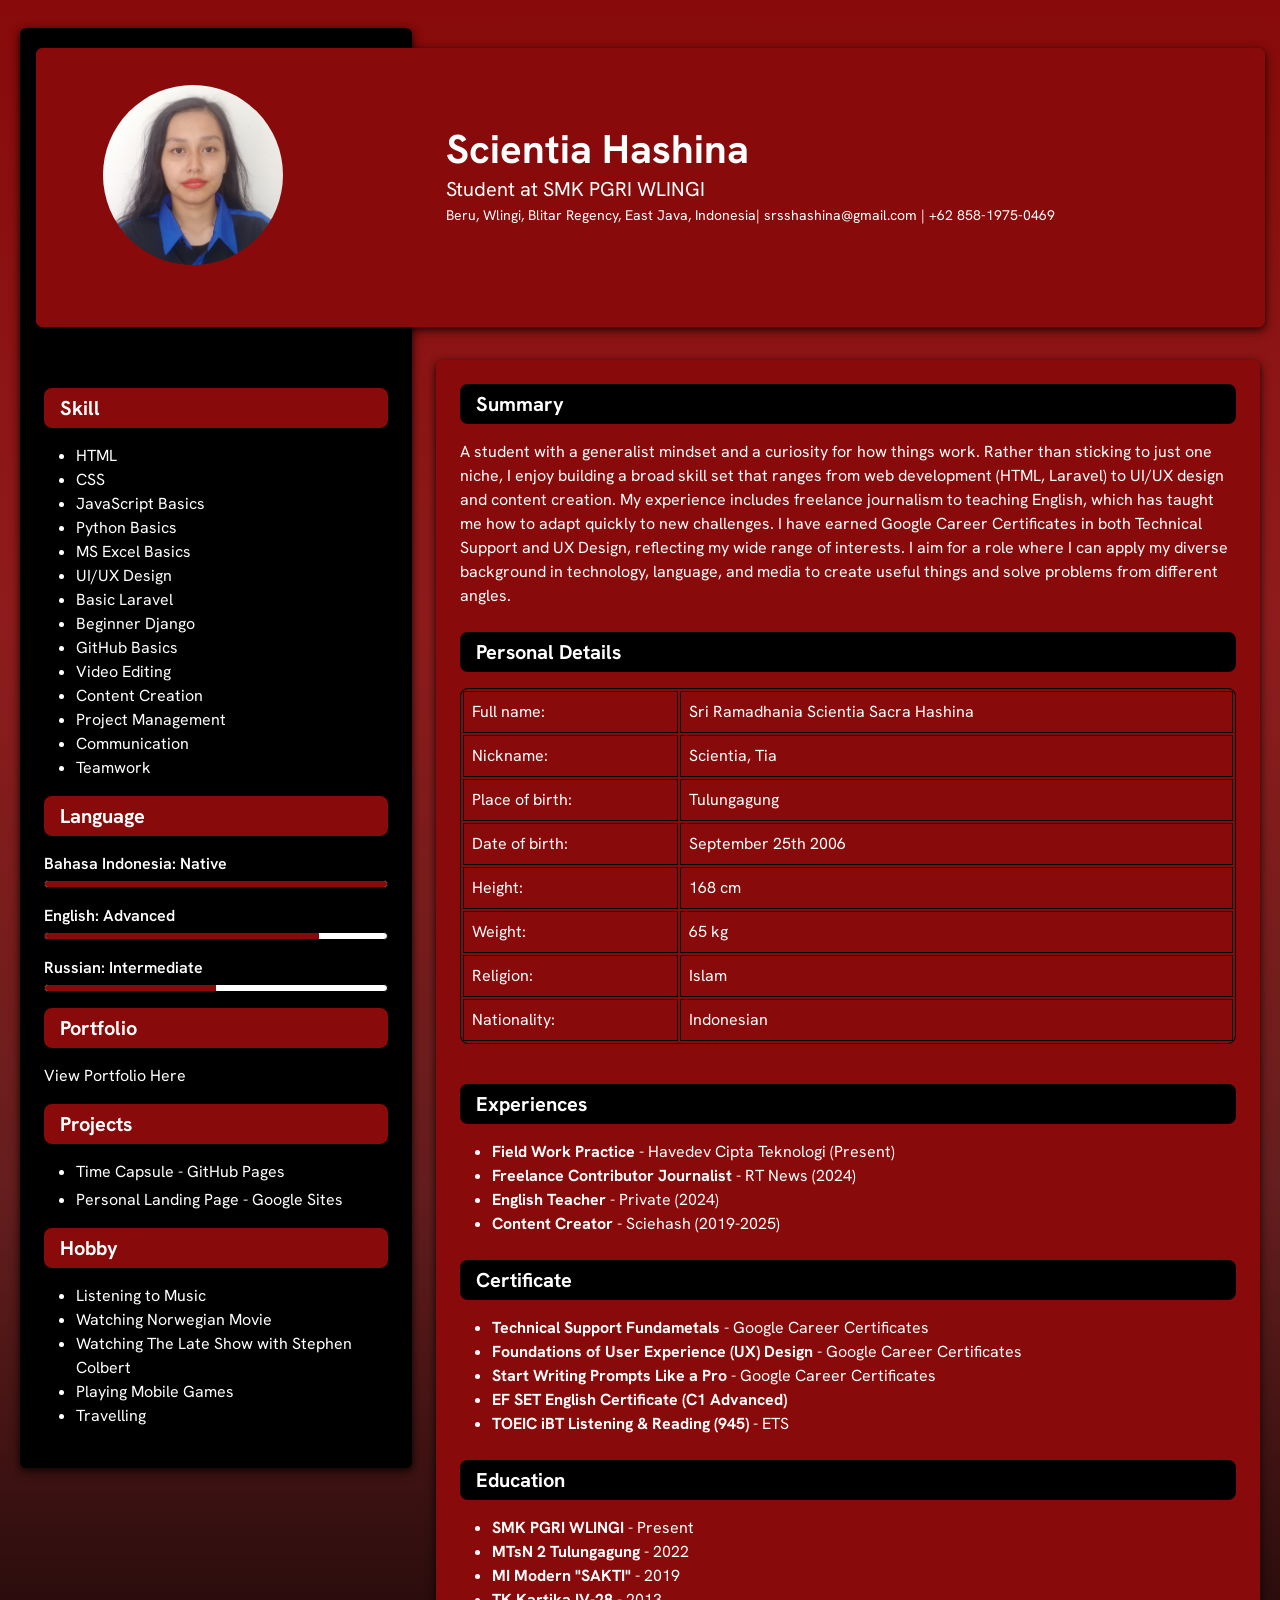
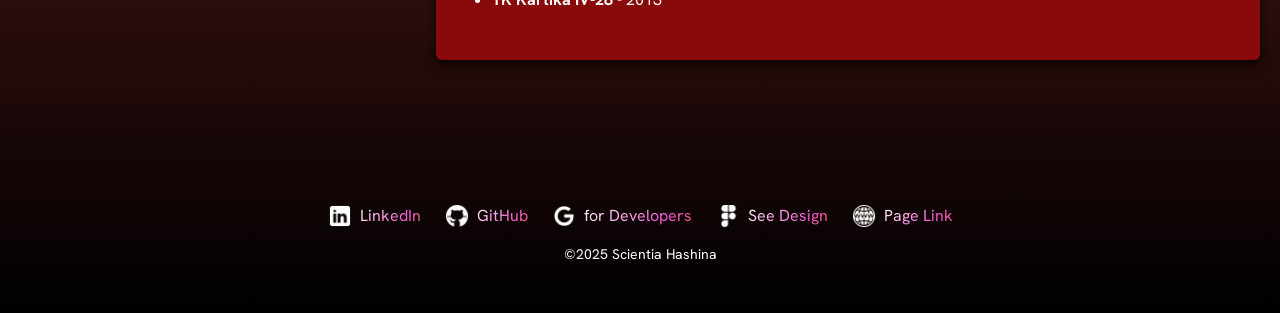
==== index.html @ 5bdf99e5 "for Render development since cv.html is not detected" ====
<!DOCTYPE html>
<html lang="en">
  <head>
    <meta charset="UTF-8" />
    <meta name="viewport" content="width=device-width, initial-scale=1.0" />
    <title>Scientia's Curriculum Vitae</title>

    <!-- Bootstrap 5 CSS -->
    <link
      href="https://cdn.jsdelivr.net/npm/bootstrap@5.3.0/dist/css/bootstrap.min.css"
      rel="stylesheet"
    />

    <!-- Google Fonts - Hanken Grotesk -->
    <link rel="preconnect" href="https://fonts.googleapis.com" />
    <link rel="preconnect" href="https://fonts.gstatic.com" crossorigin />
    <link
      href="https://fonts.googleapis.com/css2?family=Hanken+Grotesk:wght@300;400;500;600;700&display=swap"
      rel="stylesheet"
    />

    <!-- Favicon -->
    <link rel="icon" type="image/png" href="assets/icon/favicon.png" />

    <!-- Custom CSS -->
    <link href="css/custom.css" rel="stylesheet" />
    <link href="css/bg.css" rel="stylesheet" />
    <link href="css/stacking.css" rel="stylesheet" />
    <link href="css/animation.css" rel="stylesheet" />

    <style>
      /* Language progress bars */
      .language-bar {
        height: 8px;
        border-radius: 10px;
      }
    </style>
  </head>
  <body class="bg-dark">
    <div class="container-fluid py-4">
      <header>
        <div
          class="card text-white bg-primary my-sm-2 my-md-4 z-2 mx-sm-2 mx-md-4 position-absolute" style="width: 96%;"
        >
          <div class="card-body">
            <div class="row justify-content-evenly">
              <div class="col-sm-3 me-auto">
                <div class="bg-primary rounded-4 p-1 my-3 position-relative">
                  <div
                    class="d-flex align-items-center justify-content-center mx-auto"
                    style="width: 180px; height: 180px"
                  >
                    <img
                      src="assets/img/6154699293953035178.jpg"
                      alt="A woman with red lipstick and black-marine blue field uniform"
                      class="img-fluid rounded-circle"
                      style="width: 180px; height: 180px"
                    />
                  </div>
                </div>
              </div>
              <div class="col-sm-9 p-5 my-2">
                <div class="text-white p-1 ms-sm-5 justify-content-evenly mb-4">
                  <h1 class="fw-bold text-white mb-1">Scientia Hashina</h1>
                  <h5 class="fw-normal text-white mb-1">
                    Student at SMK PGRI WLINGI
                  </h5>
                  <p class="small text-white mb-0">
                    Beru, Wlingi, Blitar Regency, East Java, Indonesia|
                    srsshashina@gmail.com | +62 858-1975-0469
                  </p>
                </div>
              </div>
            </div>
          </div>
        </div>
      </header>
      <div class="row g-3">
        <!-- LEFT SIDEBAR -->
        <div class="col-12 col-lg-4 mt-sm-1">
          <div
            class="card border-0 bg-dark text-white h-80 z-0 position-relative mx-sm-2"
          >
            <div class="card-body p-4">
              <div class="my-sm-5 p-sm-5">
                <!-- Empty space for stacking cards-->
              </div>
              <div class="my-sm-5 p-sm-5">
                <!-- Empty space for stacking cards-->
              </div>

              <!-- Skill Section -->
              <div class="mb-3">
                <div class="bg-primary text-white px-3 py-2 rounded-3 mb-3">
                  <h5 class="mb-0 text-white fw-bold">Skill</h5>
                </div>
                <ul class="text-white">
                  <li>HTML</li>
                  <li>CSS</li>
                  <li>JavaScript Basics</li>
                  <li>Python Basics</li>
                  <li>MS Excel Basics</li>
                  <li>UI/UX Design</li>
                  <li>Basic Laravel</li>
                  <li>Beginner Django</li>
                  <li>GitHub Basics</li>
                  <li>Video Editing</li>
                  <li>Content Creation</li>
                  <li>Project Management</li>
                  <li>Communication</li>
                  <li>Teamwork</li>
                </ul>
              </div>

              <!-- Language Section -->
              <div class="mb-3">
                <div class="bg-primary text-white px-3 py-2 rounded-3 mb-3">
                  <h5 class="mb-0 text-white fw-bold">Language</h5>
                </div>

                <!-- Bahasa Indonesia -->
                <div class="mb-3">
                  <p class="text-white mb-1 fw-semibold">
                    Bahasa Indonesia: Native
                  </p>
                  <div class="progress language-bar bg-secondary">
                    <div
                      class="progress-bar bg-primary"
                      role="progressbar"
                      style="width: 100%; z-index: 1"
                    ></div>
                  </div>
                </div>

                <!-- English -->
                <div class="mb-3">
                  <p class="text-white mb-1 fw-semibold">English: Advanced</p>
                  <div class="progress language-bar bg-secondary">
                    <div
                      class="progress-bar bg-primary"
                      role="progressbar"
                      style="width: 80%; z-index: 1"
                    ></div>
                  </div>
                </div>

                <!-- Russian -->
                <div class="mb-3">
                  <p class="text-white mb-1 fw-semibold">
                    Russian: Intermediate
                  </p>
                  <div class="progress language-bar bg-secondary">
                    <div
                      class="progress-bar bg-primary"
                      role="progressbar"
                      style="width: 50%"
                    ></div>
                  </div>
                </div>
              </div>

              <!-- Portfolio Section -->
              <div class="mb-3">
                <div class="bg-primary text-white px-3 py-2 rounded-3 mb-3">
                  <h5 class="mb-0 text-white fw-bold">Portfolio</h5>
                </div>
                <p class="mb-1 text-white">
                  <a
                    href="https://www.canva.com/design/DAG2fqvbU3Q/iv0Qi1M0EIFVtxmAJGa4tg/edit?utm_content=DAG2fqvbU3Q&utm_campaign=designshare&utm_medium=link2&utm_source=sharebutton"
                    target="_blank"
                    >View Portfolio Here
                  </a>
                </p>
              </div>

              <!-- Projects Section -->
              <div class="mb-3">
                <div class="bg-primary text-white px-3 py-2 rounded-3 mb-3">
                  <h5 class="mb-0 text-white fw-bold">Projects</h5>
                </div>
                <ul class="text-white">
                  <li class="mb-1">
                    <a
                      href="https://moordee.github.io/time-capsule/"
                      target="_blank"
                      >Time Capsule - GitHub Pages
                    </a>
                  </li>
                  <li class="mb-1">
                    <a
                      href="https://sites.google.com/view/scientia-hashina"
                      target="_blank"
                      >Personal Landing Page - Google Sites
                    </a>
                  </li>
                </ul>
              </div>

              <!-- Hobby Section -->
              <div class="mb-3">
                <div class="bg-primary px-3 py-2 rounded-3 mb-3">
                  <h5 class="mb-0 text-white fw-bold">Hobby</h5>
                </div>
                <ul class="text-white">
                  <li>Listening to Music</li>
                  <li>Watching Norwegian Movie</li>
                  <li>Watching The Late Show with Stephen Colbert</li>
                  <li>Playing Mobile Games</li>
                  <li>Travelling</li>
                </ul>
              </div>
            </div>
          </div>
        </div>

        <!-- RIGHT CONTENT -->
        <div class="col-12 col-lg-8 position-sticky">
          <!--
          <div class="card text-white bg-primary my-sm-2 my-md-4">
            <div class="card-body">
              <div class="row justify-content-evenly">
                <div class="col-sm-3 me-auto">
                  <div class="bg-primary rounded-4 p-4 mb-3 position-relative">
                    <div
                      class="d-flex align-items-center justify-content-center mx-auto"
                      style="width: 180px; height: 180px"
                    >
                      <img
                        src="assets/img/6154699293953035178.jpg"
                        alt="A woman with red lipstick and black-marine blue field uniform"
                        class="rounded-circle"
                        style="width: 180px; height: 180px"
                      />
                    </div>
                  </div>
                </div>
                <div class="col-sm-9 p-5 my-2">
                  <div class="text-white justify-content-evenly mb-4">
                    <h1 class="fw-bold text-white mb-1">Scientia Hashina</h1>
                    <h5 class="fw-normal text-white mb-1">
                      Student at SMK PGRI WLINGI
                    </h5>
                    <p class="small text-white mb-0">
                      Beru, Wlingi, Blitar Regency, East Java, Indonesia<br />
                      srsshashina@gmail.com | +62 858-1975-0469
                    </p>
                  </div>
                </div>
              </div>
            </div>
          </div>
          -->

          <div class="my-sm-5 p-sm-5">
            <!-- Empty space for stacking cards-->
          </div>
          <div class="my-sm-5 p-sm-5">
            <!-- Empty space for stacking cards-->
          </div>

          <div class="card border-0 bg-primary mb-4 me-sm-2">
            <div class="card-body p-4">
              <!-- Summary Section -->
              <div class="mb-4">
                <div class="bg-dark px-3 py-2 rounded-3 mb-3">
                  <h5 class="mb-0 fw-bold text-white">Summary</h5>
                </div>
                <p class="text-white">
                  A student with a generalist mindset and a curiosity for how
                  things work. Rather than sticking to just one niche, I enjoy
                  building a broad skill set that ranges from web development
                  (HTML, Laravel) to UI/UX design and content creation. My
                  experience includes freelance journalism to teaching English,
                  which has taught me how to adapt quickly to new challenges. I
                  have earned Google Career Certificates in both Technical
                  Support and UX Design, reflecting my wide range of interests.
                  I aim for a role where I can apply my diverse background in
                  technology, language, and media to create useful things and
                  solve problems from different angles.
                </p>
              </div>

              <!-- Personal Details Section -->
              <div class="mb-4">
                <div class="bg-dark text-white px-3 py-2 rounded-3 mb-3">
                  <h5 class="mb-0 text-white fw-bold">Personal Details</h5>
                </div>
                <div
                  class="table-responsive table-responsive-sm table-responsive-md mb-3"
                >
                  <table class="table table-primary">
                    <tbody>
                      <tr class="">
                        <td scope="row">Full name:</td>
                        <td>Sri Ramadhania Scientia Sacra Hashina</td>
                      </tr>
                      <tr class="">
                        <td scope="row">Nickname:</td>
                        <td>Scientia, Tia</td>
                      </tr>
                      <tr class="">
                        <td scope="row">Place of birth:</td>
                        <td>Tulungagung</td>
                      </tr>
                      <tr class="">
                        <td scope="row">Date of birth:</td>
                        <td>September 25th 2006</td>
                      </tr>
                      <tr class="">
                        <td scope="row">Height:</td>
                        <td>168 cm</td>
                      </tr>
                      <tr class="">
                        <td scope="row">Weight:</td>
                        <td>65 kg</td>
                      </tr>
                      <tr class="">
                        <td scope="row">Religion:</td>
                        <td>Islam</td>
                      </tr>
                      <tr class="">
                        <td scope="row">Nationality:</td>
                        <td>Indonesian</td>
                      </tr>
                    </tbody>
                  </table>
                </div>
              </div>

              <!-- Experiences Section -->
              <div class="mb-4">
                <div class="bg-dark text-white px-3 py-2 rounded-3 mb-3">
                  <h5 class="mb-0 text-white fw-bold">Experiences</h5>
                </div>
                <ul class="text-white">
                  <li>
                    <strong>Field Work Practice</strong> - Havedev Cipta
                    Teknologi (Present)
                  </li>
                  <li>
                    <strong>Freelance Contributor Journalist</strong> - RT News
                    (2024)
                  </li>
                  <li><strong>English Teacher</strong> - Private (2024)</li>
                  <li>
                    <strong>Content Creator</strong> - Sciehash (2019-2025)
                  </li>
                </ul>
              </div>

              <!-- Certificate Section -->
              <div class="mb-4">
                <div class="bg-dark text-white px-3 py-2 rounded-3 mb-3">
                  <h5 class="mb-0 text-white fw-bold">Certificate</h5>
                </div>
                <ul class="text-white">
                  <li>
                    <strong>Technical Support Fundametals</strong> - Google
                    Career Certificates
                  </li>
                  <li>
                    <strong>Foundations of User Experience (UX) Design</strong>
                    - Google Career Certificates
                  </li>
                  <li>
                    <strong>Start Writing Prompts Like a Pro</strong> - Google
                    Career Certificates
                  </li>
                  <li>
                    <strong>EF SET English Certificate (C1 Advanced)</strong>
                  </li>
                  <li>
                    <strong>TOEIC iBT Listening & Reading (945)</strong> - ETS
                  </li>
                </ul>
              </div>

              <!-- Education Section -->
              <div class="mb-4">
                <div class="bg-dark text-white px-3 py-2 rounded-3 mb-3">
                  <h5 class="mb-0 text-white fw-bold">Education</h5>
                </div>
                <ul class="text-white">
                  <li><strong>SMK PGRI WLINGI</strong> - Present</li>
                  <li><strong>MTsN 2 Tulungagung</strong> - 2022</li>
                  <li><strong>MI Modern "SAKTI"</strong> - 2019</li>
                  <li><strong>TK Kartika IV-28</strong> - 2013</li>
                </ul>
              </div>
            </div>
          </div>
        </div>
      </div>
    </div>

    <!-- Footer Section -->
    <div class="container-fluid py-4 mt-5">
      <div class="row">
        <div class="col-12">
          <div class="text-white text-center py-4 rounded-3">
            <!-- Social Links -->
            <div
              class="d-flex justify-content-center align-items-center gap-4 flex-wrap mb-3"
            >
              <div class="d-flex align-items-center gap-2">
                <img
                  width="24"
                  height="24"
                  src="assets/icon/icons8-linkedin-50.png"
                />
                <a
                  class="animate-character"
                  href="https://www.linkedin.com/in/scientia-hashina/"
                  target="_blank"
                  ><span>LinkedIn</span></a
                >
              </div>

              <div class="d-flex align-items-center gap-2">
                <img
                  width="24"
                  height="24"
                  src="assets/icon/icons8-github-50.png"
                />
                <a
                  class="animate-character"
                  href="https://github.com/moordee/"
                  target="_blank"
                  ><span>GitHub</span></a
                >
              </div>

              <div class="d-flex align-items-center gap-2">
                <img
                  width="24"
                  height="24"
                  src="assets/icon/icons8-google-100.png"
                />
                <a
                  class="animate-character"
                  href="https://g.dev/scientia-hashina"
                  target="_blank"
                  ><span>for Developers</span></a
                >
              </div>

              <div class="d-flex align-items-center gap-2">
                <img
                  width="24"
                  height="24"
                  src="assets/icon/icons8-figma-50.png"
                />
                <a
                  class="animate-character"
                  href="https://www.figma.com/design/jYKqS9DNjJgnf0IGs0gCkH/CV---Tugas-PKL?node-id=0-1&t=eHmUmOfsYwzuZvli-1"
                  target="_blank"
                  ><span>See Design</span></a
                >
              </div>

              <div class="d-flex align-items-center gap-2">
                <img
                  width="24"
                  height="24"
                  src="assets/icon/icons8-web-100.png"
                />
                <a
                  class="animate-character"
                  href="https://moordee.github.io/pkl/cv.html"
                  target="_blank"
                  ><span>Page Link</span></a
                >
              </div>
            </div>

            <!-- Copyright -->
            <p class="mb-0 small">©2025 Scientia Hashina</p>
          </div>
        </div>
      </div>
    </div>

    <!-- Bootstrap 5 JS Bundle -->
    <script
      src="https://cdn.jsdelivr.net/npm/bootstrap@5.3.0/dist/js/bootstrap.bundle.min.js"
      integrity="sha384-ENjdO4Dr2bkBIFxQpeoA6DQDk6jQmocTyUcoGzA1pUc6p/6HI1pcJn781rN0y+4F"
      crossorigin="anonymous"
    ></script>
  </body>
</html>
---- css/custom.css ----
/* custom.css */

/* =========================================
   1. FONTS & IMPORTS
   ========================================= */
@import url("https://fonts.googleapis.com/css2?family=Hanken+Grotesk:ital,wght@0,100..900;1,100..900&display=swap");

/* =========================================
   2. ROOT VARIABLES (The Engine)
   Overriding these affects: Layout, Grid, Utilities, Typography
   ========================================= */
:root {
  /* Color Palette */
  --bs-primary: #880a0a;
  --bs-primary-rgb: 136, 10, 10;
  --bs-secondary: #000000;
  --bs-secondary-rgb: 0, 0, 0;

  /* Body & Text */
  --bs-body-bg: #000000;
  --bs-body-color: #ffffff;

  /* Links */
  --bs-link-color: #ffffff;
  --bs-link-hover-color: #ffc3ad;
  --bs-link-decoration: none;

  /* Borders (Make them subtle red or white for visibility) */
  --bs-border-color: #880a0a;
  --bs-border-color-translucent: rgba(136, 10, 10, 0.5);

  /* Fonts */
  --bs-font-sans-serif: "Hanken Grotesk", sans-serif;
  --bs-body-font-family: var(--bs-font-sans-serif);
}

/* =========================================
   3. GLOBAL LAYOUT & CONTENT
   (Reboot, Typography, Images, Tables)
   ========================================= */
body {
  background-color: var(--bs-body-bg);
  color: var(--bs-body-color);
}

/* Link Overrides */
a {
  color: var(--bs-link-color);
  text-decoration: none;
  transition: color 0.2s ease-in-out;
}
p:hover,
li:hover,
h:hover,
span:hover,
h1:hover,
h2:hover,
h3:hover,
h4:hover,
h5:hover,
tr:hover {
  color: #f1ffb4;
}

/* Global Text Hover Effect */
/* Applies to links and interactive elements */
a:hover,
.btn:hover,
.nav-link:hover,
.list-group-item:hover {
  color: #ffc3ad !important;
}

/* Typography Headings */
h1,
h2,
h3,
h4,
h5,
h6 {
  color: var(--bs-primary); /* Making headers pop in Red */
  font-weight: 700;
}

/* Tables */
.table {
  --bs-table-color: #ffffff;
  --bs-table-bg: #000000;
  --bs-table-border-color: #880a0a;
  --bs-table-striped-bg: #1a0202; /* Very dark red for stripe */
  --bs-table-hover-bg: #880a0a;
  --bs-table-hover-color: #f1ffb4;
}

/* =========================================
   4. FORMS
   (Input, Select, Checks, Range)
   Overrides default white backgrounds
   ========================================= */
.form-control,
.form-select {
  background-color: #111111; /* Slightly lighter than black for contrast */
  border: 1px solid var(--bs-primary);
  color: #ffffff;
}

.form-control:focus,
.form-select:focus {
  background-color: #000000;
  border-color: #ffc3ad; /* Link hover color for focus ring */
  color: #ffffff;
  box-shadow: 0 0 0 0.25rem rgba(136, 10, 10, 0.25);
}

.form-control::placeholder {
  color: rgba(255, 255, 255, 0.5);
}

/* Checks & Radios */
.form-check-input {
  background-color: #000;
  border-color: var(--bs-primary);
}
.form-check-input:checked {
  background-color: var(--bs-primary);
  border-color: var(--bs-primary);
}

/* =========================================
   5. COMPONENTS
   (Card, Modal, Navbar, Accordion, etc.)
   ========================================= */

/* Buttons */
.btn-primary {
  --bs-btn-bg: var(--bs-primary);
  --bs-btn-border-color: var(--bs-primary);
  --bs-btn-hover-bg: #660606; /* Darker red on hover */
  --bs-btn-hover-border-color: #660606;
  --bs-btn-color: #ffffff;
}

/* Cards */
.card {
  --bs-card-bg: #0a0a0a; /* Deep gray/black */
  --bs-card-border-color: var(--bs-primary);
  --bs-card-cap-bg: #880a0a;
  --bs-card-color: #ffffff;
  box-shadow: 0 4px 12px rgba(0, 0, 0, 0.4), 0 2px 6px rgba(0, 0, 0, 0.6);
  overflow: hidden;
  border-radius: 0.375rem;
}

/* Left Sidebar Card */
.col-lg-4 .card {
  margin-top: 1rem;
  border-radius: 0.375rem;
}

/* Right Sidebar Card */
.col-lg-8 .card {
  border-radius: 0.375rem;
}

/* Modals */
.modal-content {
  background-color: #000000;
  border: 1px solid var(--bs-primary);
  color: #ffffff;
}
.modal-header,
.modal-footer {
  border-color: var(--bs-primary);
}
.btn-close {
  filter: invert(1) grayscale(100%) brightness(200%); /* Turns the close X white */
}

/* Dropdowns */
.dropdown-menu {
  background-color: var(--bs-primary);
  border: 1px solid #ffc3ad;
}
.dropdown-item {
  color: #ffffff;
}
.dropdown-item:hover {
  background-color: #000000;
  color: #f1ffb4; /* Text Hover Color */
}

/* Accordion */
.accordion-item {
  background-color: #000000;
  border-color: var(--bs-primary);
  color: #ffffff;
}
.accordion-button {
  background-color: #1a0202;
  color: #ffffff;
}
.accordion-button:not(.collapsed) {
  background-color: var(--bs-primary);
  color: #ffffff;
  box-shadow: inset 0 -1px 0 rgba(0, 0, 0, 0.125);
}

/* Navbars */
.navbar {
  background-color: var(--bs-primary) !important;
  /* Or use bg-black depending on preference, assuming primary here */
}
.navbar-brand,
.nav-link {
  color: #ffffff !important;
}

/* List Groups */
.list-group-item {
  background-color: #000000;
  border-color: var(--bs-primary);
  color: #ffffff;
}
.list-group-item.active {
  background-color: var(--bs-primary);
  border-color: var(--bs-primary);
}

/* Pagination */
.page-link {
  background-color: #000000;
  border-color: var(--bs-primary);
  color: #ffffff;
}
.page-link:hover {
  background-color: var(--bs-primary);
  color: #f1ffb4;
}
.page-item.active .page-link {
  background-color: var(--bs-primary);
  border-color: var(--bs-primary);
}

/* Toasts */
.toast {
  background-color: #000000;
  border: 1px solid var(--bs-primary);
  color: #ffffff;
}
.toast-header {
  background-color: var(--bs-primary);
  color: #ffffff;
  border-bottom: 1px solid #000;
}

/* =========================================
   6. HELPERS & UTILITIES
   (Colors, Backgrounds, Borders)
   ========================================= */

/* Background overrides for utility classes to match theme */
.bg-primary {
  background-color: var(--bs-primary) !important;
}
.bg-secondary {
  background-color: var(--bs-secondary) !important;
}
.bg-light {
  background-color: #cccccc !important;
  color: #000 !important;
} /* Inverting light */
.bg-dark {
  background-color: #000000 !important;
}

/* Text Utilities */
.text-primary {
  color: var(--bs-primary) !important;
}
.text-muted {
  color: #aaaaaa !important;
} /* Light gray for visibility on black */

/* Border Utilities */
.border-primary {
  border-color: var(--bs-primary) !important;
}

/* --- FINAL FIXED TABLE OVERRIDES FOR BORDERS --- */

/* Base Table Overrides to enforce border radius globally */
.table {
  /* Ensures the outermost container gets the rounded corners */
  border-radius: 0.5rem;
  overflow: hidden; /* Important: Ensures content/borders respect the border-radius */
  border-collapse: separate; /* Required for border-radius to work on <table> */
}

/* Primary Table: Red BG, White Text, Black Borders */
.table-primary {
  --bs-table-bg: #880a0a;
  --bs-table-color: #ffffff;
  --bs-table-border-color: #000000; /* Black Border Variable */
  /* ... other variables remain the same ... */

  /* Force Outer Border and Rounded Corners */
  border: 1px solid var(--bs-table-border-color) !important;
}

/* Secondary Table: Black BG, White Text, Red Borders */
.table-secondary {
  --bs-table-bg: #000000;
  --bs-table-color: #ffffff;
  --bs-table-border-color: #880a0a; /* Red Border Variable */
  /* ... other variables remain the same ... */

  /* Force Outer Border and Rounded Corners */
  border: 1px solid var(--bs-table-border-color) !important;
}

/* Target Inner Borders (Cell Lines) with high specificity */
/* This ensures <td> and <th> elements use the custom border color */
.table-primary > :not(caption) > * > * {
  border-color: #000000 !important; /* Black Lines */
}

.table-secondary > :not(caption) > * > * {
  border-color: #880a0a !important; /* Red Lines */
}

/* --- FINAL FIX FOR INNER TABLE LINES (Cell Borders) --- */

/* Ensures all inner cells (th, td) for the primary table have black borders */
.table-primary th,
.table-primary td {
  border: 1px solid #000000 !important; /* Black lines */
}

/* Ensures all inner cells (th, td) for the secondary table have red borders */
.table-secondary th,
.table-secondary td {
  border: 1px solid #880a0a !important; /* Red lines */
}
/* --- PROGRESS BAR REMAINDER OVERRIDE --- */

.progress {
  /* Override the default background color for the entire track/remainder */
  background-color: #ffffff !important; /* Forces the remainder of the bar to white */

  /* Optional: Use your secondary color for a subtle border */
  border: 1px solid var(--bs-secondary);

  /* Ensure rounded corners if you want them to match other components */
  border-radius: 0.5rem;
}

.progress-bar {
  /* Ensure the actual progress bar part retains the primary color */
  background-color: var(--bs-primary);
}
---- css/bg.css ----
body {
  background: #000000;
  background: -webkit-linear-gradient(
    360deg,
    rgba(0, 0, 0, 1) 0%,
    rgba(102, 30, 30, 1) 38%,
    rgba(143, 28, 28, 1) 68%,
    rgba(136, 10, 10, 1) 100%
  );
  background: -moz-linear-gradient(
    360deg,
    rgba(0, 0, 0, 1) 0%,
    rgba(102, 30, 30, 1) 38%,
    rgba(143, 28, 28, 1) 68%,
    rgba(136, 10, 10, 1) 100%
  );
  background: linear-gradient(
    360deg,
    rgba(0, 0, 0, 1) 0%,
    rgba(102, 30, 30, 1) 38%,
    rgba(143, 28, 28, 1) 68%,
    rgba(136, 10, 10, 1) 100%
  );
  filter: progid:DXImageTransform.Microsoft.gradient(startColorstr="#000000", endColorstr="#880A0A", GradientType=0);
}
---- css/stacking.css ----
/* --- CV Layout Overflow Fix --- */

/* 1. Establish Positioning Context and prevent overflow */
.cv-container {
    position: relative; 
    overflow: hidden; /* Prevent children from overflowing */
}

/* 2. Position the Sidebar */
.sidebar-panel {
    /* Ensure the sidebar has a defined height or its content will define it */
    min-height: 100vh;
}

/* 3. Prevent overflow on the main container */
.container-fluid {
    overflow-x: hidden; /* Prevent horizontal overflow */
}

/* Optional: Styling for the placeholder circle to prevent overlap issues */
.pic-holder {
    position: relative;
    z-index: 15; /* Ensure the image is on top of the name block */
}
---- css/animation.css ----
.animate-character {
  background-image: linear-gradient(
    -225deg,
    #ffffff 0%,
    #F557D3 40%,
    #e65e2c 67%,
    #880a0a 100%
  );
  background-size: auto auto;
  background-clip: border-box;
  background-size: 200% auto;
  color: #fff;
  background-clip: text;
  -webkit-background-clip: text;
  -webkit-text-fill-color: transparent;
  animation: textclip 2s linear infinite;
  display: inline-block;
}

@keyframes textclip {
  to {
    background-position: 200% center;
  }
}
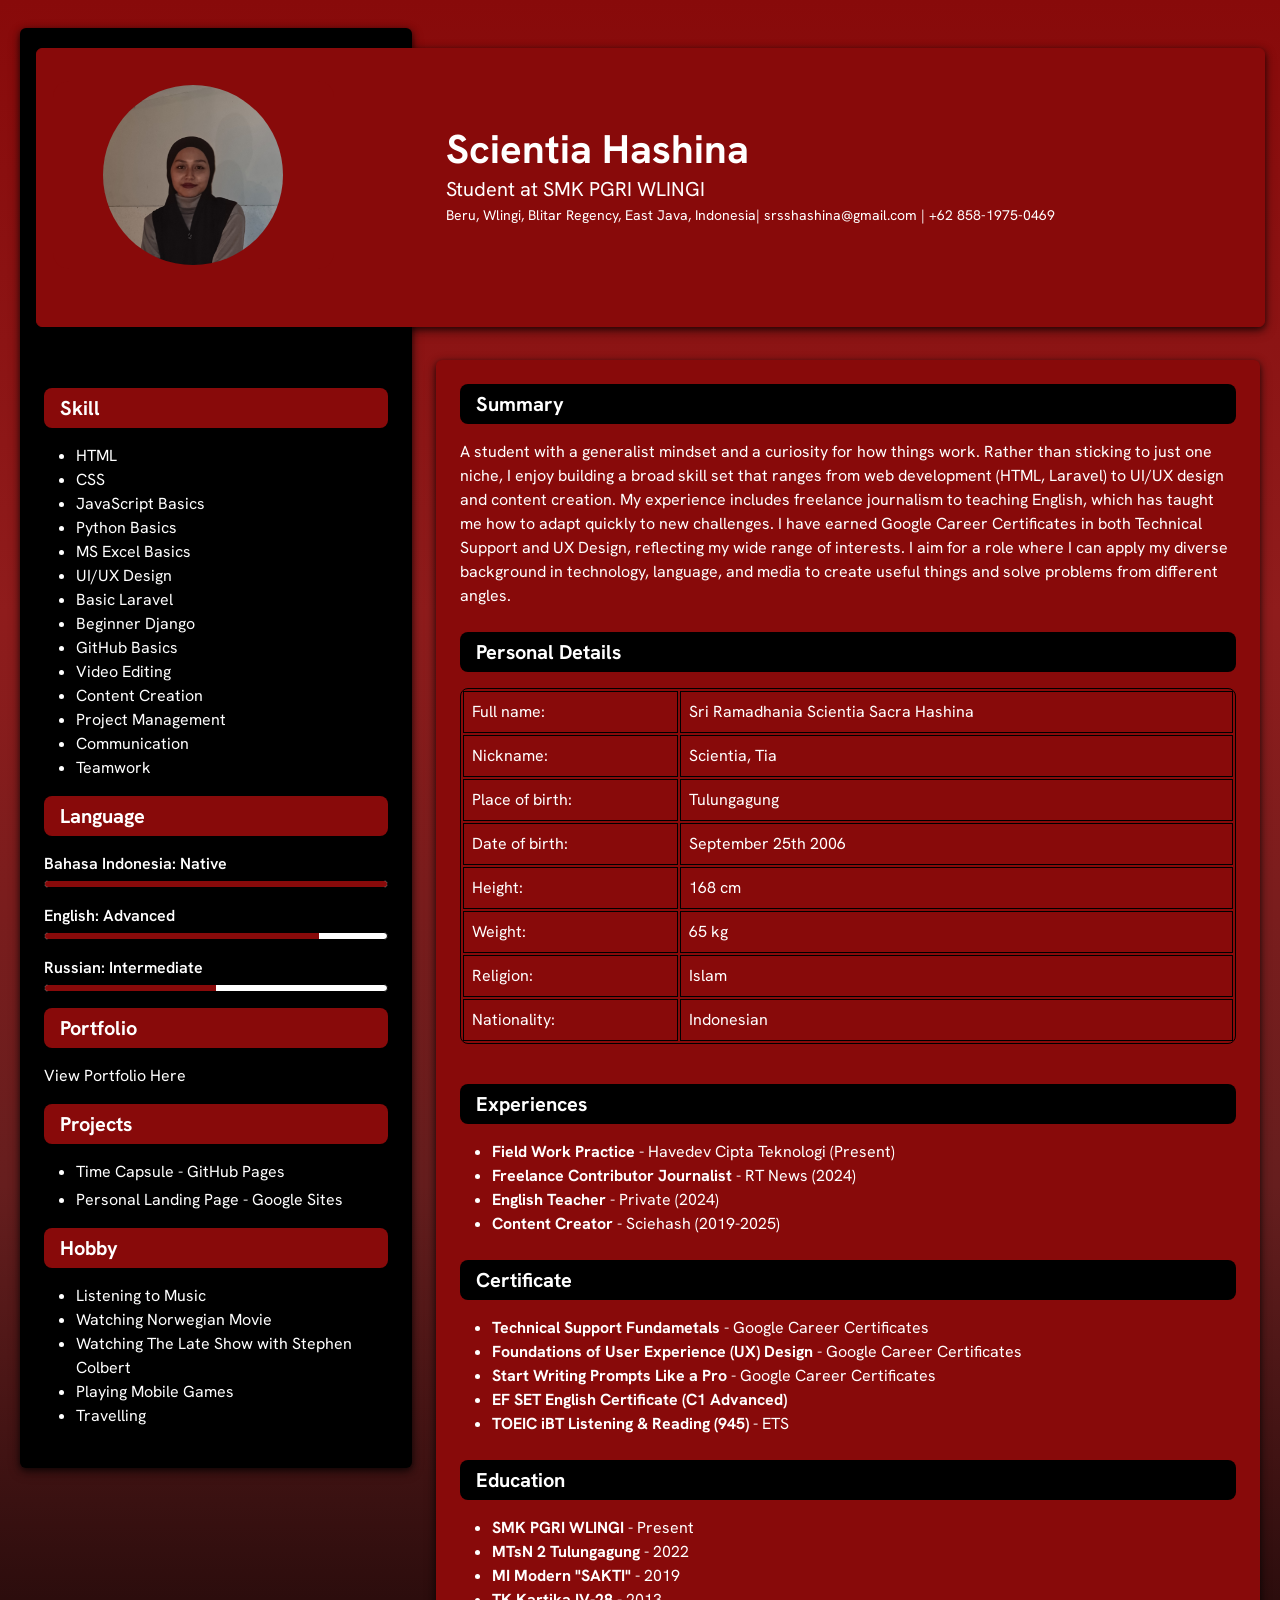
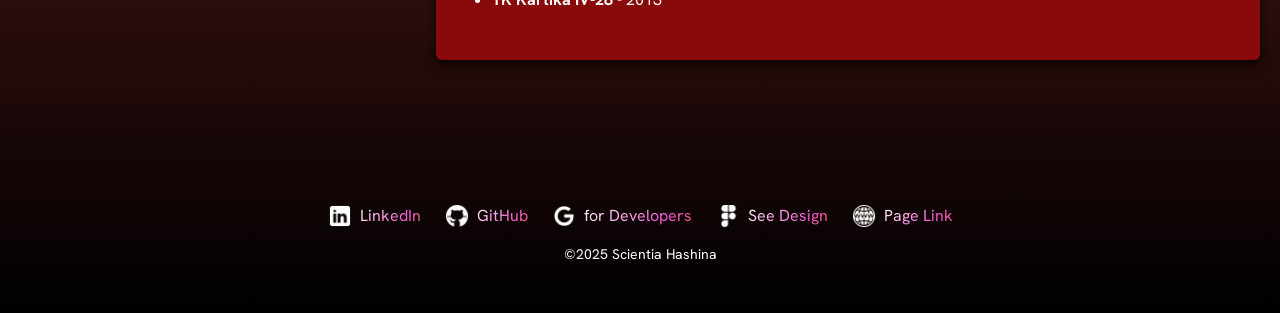
==== commit d40f53d3: "Swapped out picture for a new one" ====
--- a/index.html
+++ b/index.html
@@ -51,7 +51,7 @@
                     style="width: 180px; height: 180px"
                   >
                     <img
-                      src="assets/img/6154699293953035178.jpg"
+                      src="assets/img/new.jpg"
                       alt="A woman with red lipstick and black-marine blue field uniform"
                       class="img-fluid rounded-circle"
                       style="width: 180px; height: 180px"
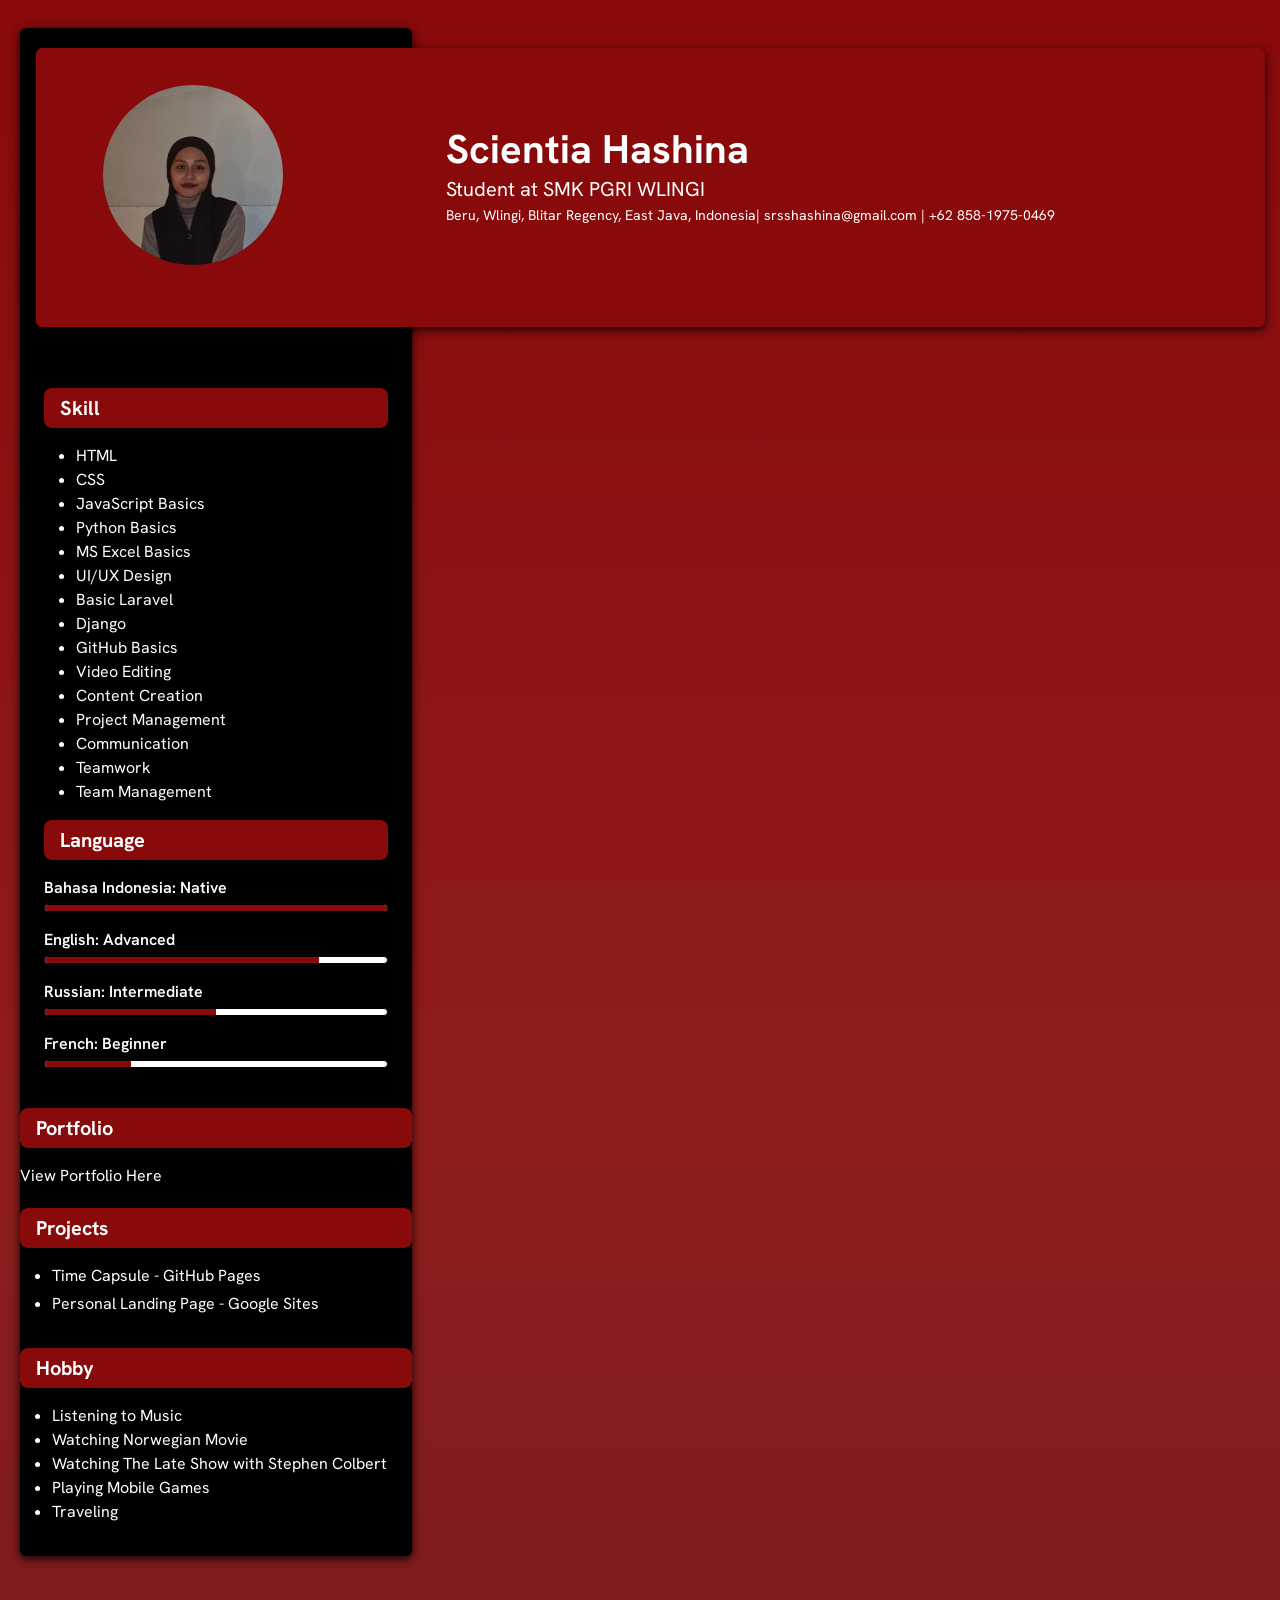
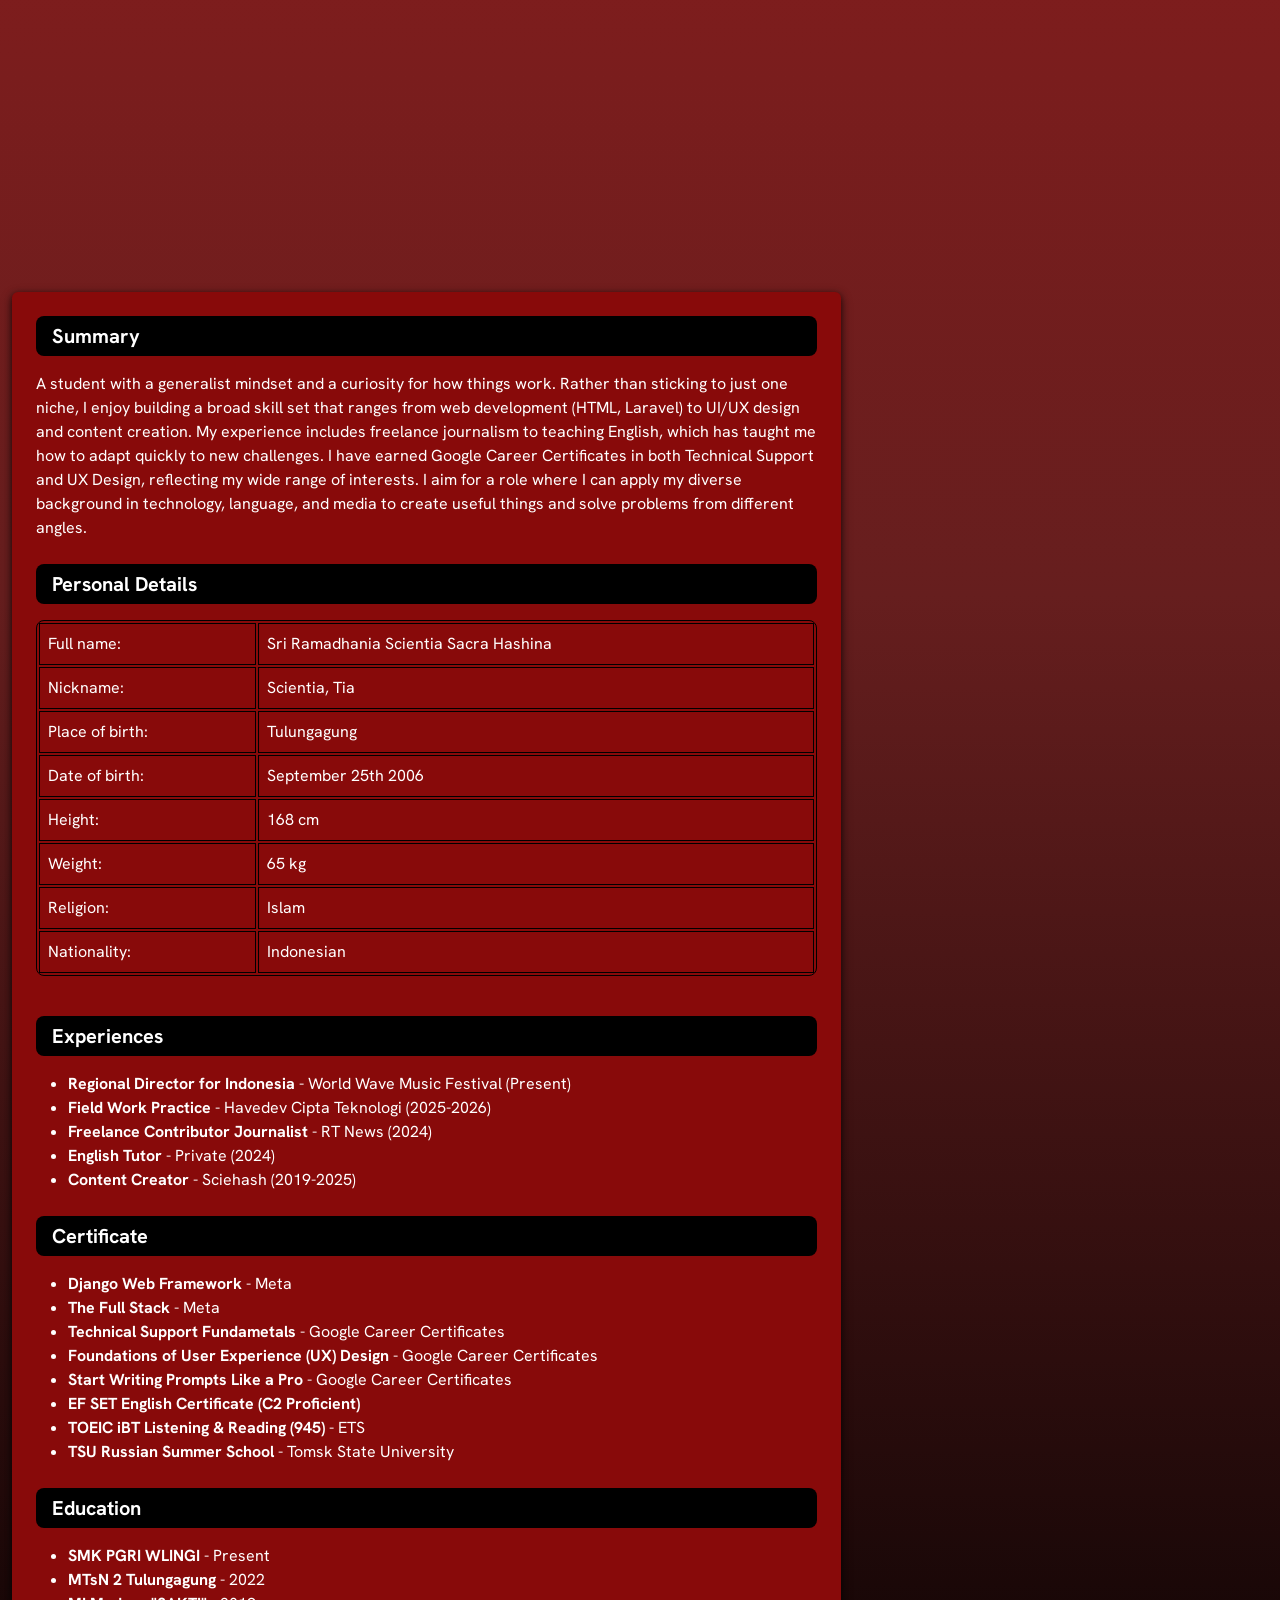
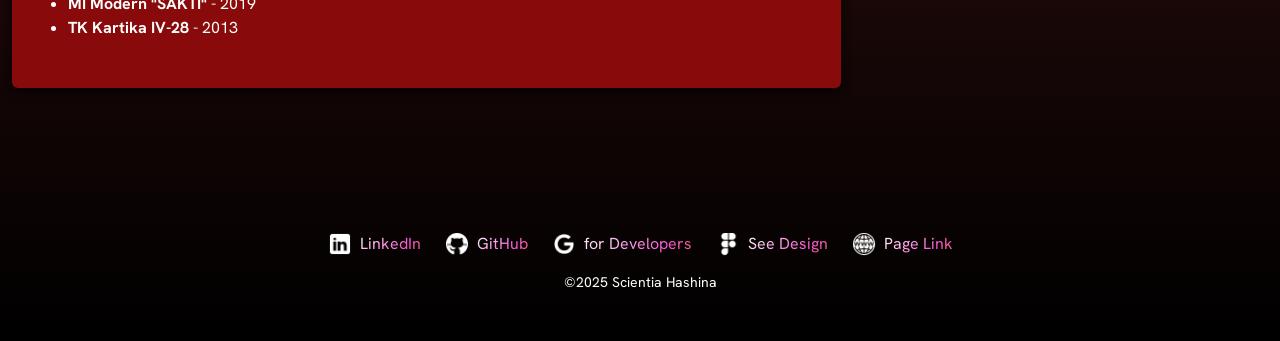
==== commit 3b355804: "Updating certifications, skills, and biodata" ====
--- a/index.html
+++ b/index.html
@@ -102,13 +102,14 @@
                   <li>MS Excel Basics</li>
                   <li>UI/UX Design</li>
                   <li>Basic Laravel</li>
-                  <li>Beginner Django</li>
+                  <li>Django</li>
                   <li>GitHub Basics</li>
                   <li>Video Editing</li>
                   <li>Content Creation</li>
                   <li>Project Management</li>
                   <li>Communication</li>
                   <li>Teamwork</li>
+                  <li>Team Management</li>
                 </ul>
               </div>
 
@@ -159,6 +160,21 @@
                 </div>
               </div>
 
+              <!-- French -->
+                <div class="mb-3">
+                  <p class="text-white mb-1 fw-semibold">
+                    French: Beginner
+                  </p>
+                  <div class="progress language-bar bg-secondary">
+                    <div
+                      class="progress-bar bg-primary"
+                      role="progressbar"
+                      style="width: 25%"
+                    ></div>
+                  </div>
+                </div>
+              </div>
+
               <!-- Portfolio Section -->
               <div class="mb-3">
                 <div class="bg-primary text-white px-3 py-2 rounded-3 mb-3">
@@ -206,7 +222,7 @@
                   <li>Watching Norwegian Movie</li>
                   <li>Watching The Late Show with Stephen Colbert</li>
                   <li>Playing Mobile Games</li>
-                  <li>Travelling</li>
+                  <li>Traveling</li>
                 </ul>
               </div>
             </div>
@@ -334,14 +350,17 @@
                 </div>
                 <ul class="text-white">
                   <li>
+                    <strong>Regional Director for Indonesia</strong> - World Wave Music Festival (Present)
+                  </li>
+                  <li>
                     <strong>Field Work Practice</strong> - Havedev Cipta
-                    Teknologi (Present)
+                    Teknologi (2025-2026)
                   </li>
                   <li>
                     <strong>Freelance Contributor Journalist</strong> - RT News
                     (2024)
                   </li>
-                  <li><strong>English Teacher</strong> - Private (2024)</li>
+                  <li><strong>English Tutor</strong> - Private (2024)</li>
                   <li>
                     <strong>Content Creator</strong> - Sciehash (2019-2025)
                   </li>
@@ -354,6 +373,12 @@
                   <h5 class="mb-0 text-white fw-bold">Certificate</h5>
                 </div>
                 <ul class="text-white">
+                   <li>
+                    <strong>Django Web Framework</strong> - Meta
+                  </li>
+                  <li>
+                    <strong>The Full Stack</strong> - Meta
+                  </li>
                   <li>
                     <strong>Technical Support Fundametals</strong> - Google
                     Career Certificates
@@ -367,10 +392,13 @@
                     Career Certificates
                   </li>
                   <li>
-                    <strong>EF SET English Certificate (C1 Advanced)</strong>
+                    <strong>EF SET English Certificate (C2 Proficient)</strong>
                   </li>
                   <li>
                     <strong>TOEIC iBT Listening & Reading (945)</strong> - ETS
+                  </li>
+                  <li>
+                    <strong>TSU Russian Summer School</strong> - Tomsk State University
                   </li>
                 </ul>
               </div>
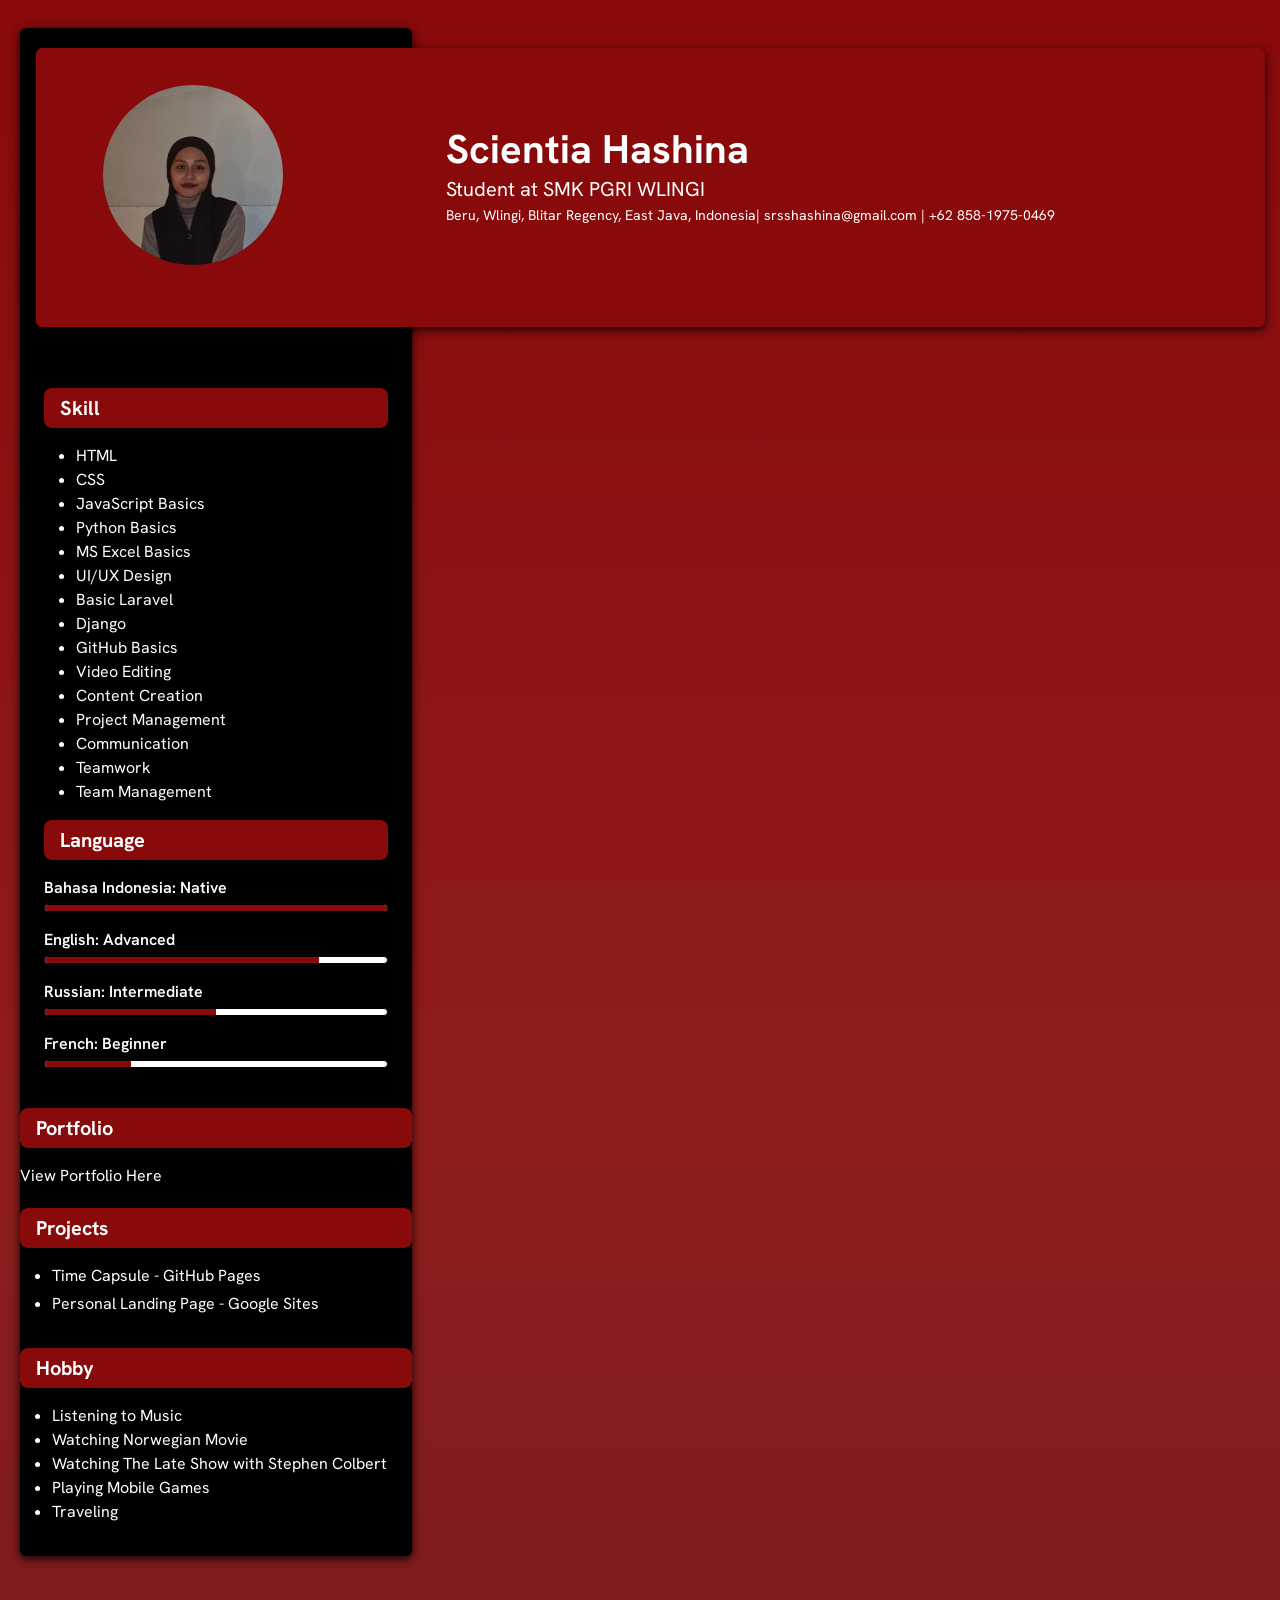
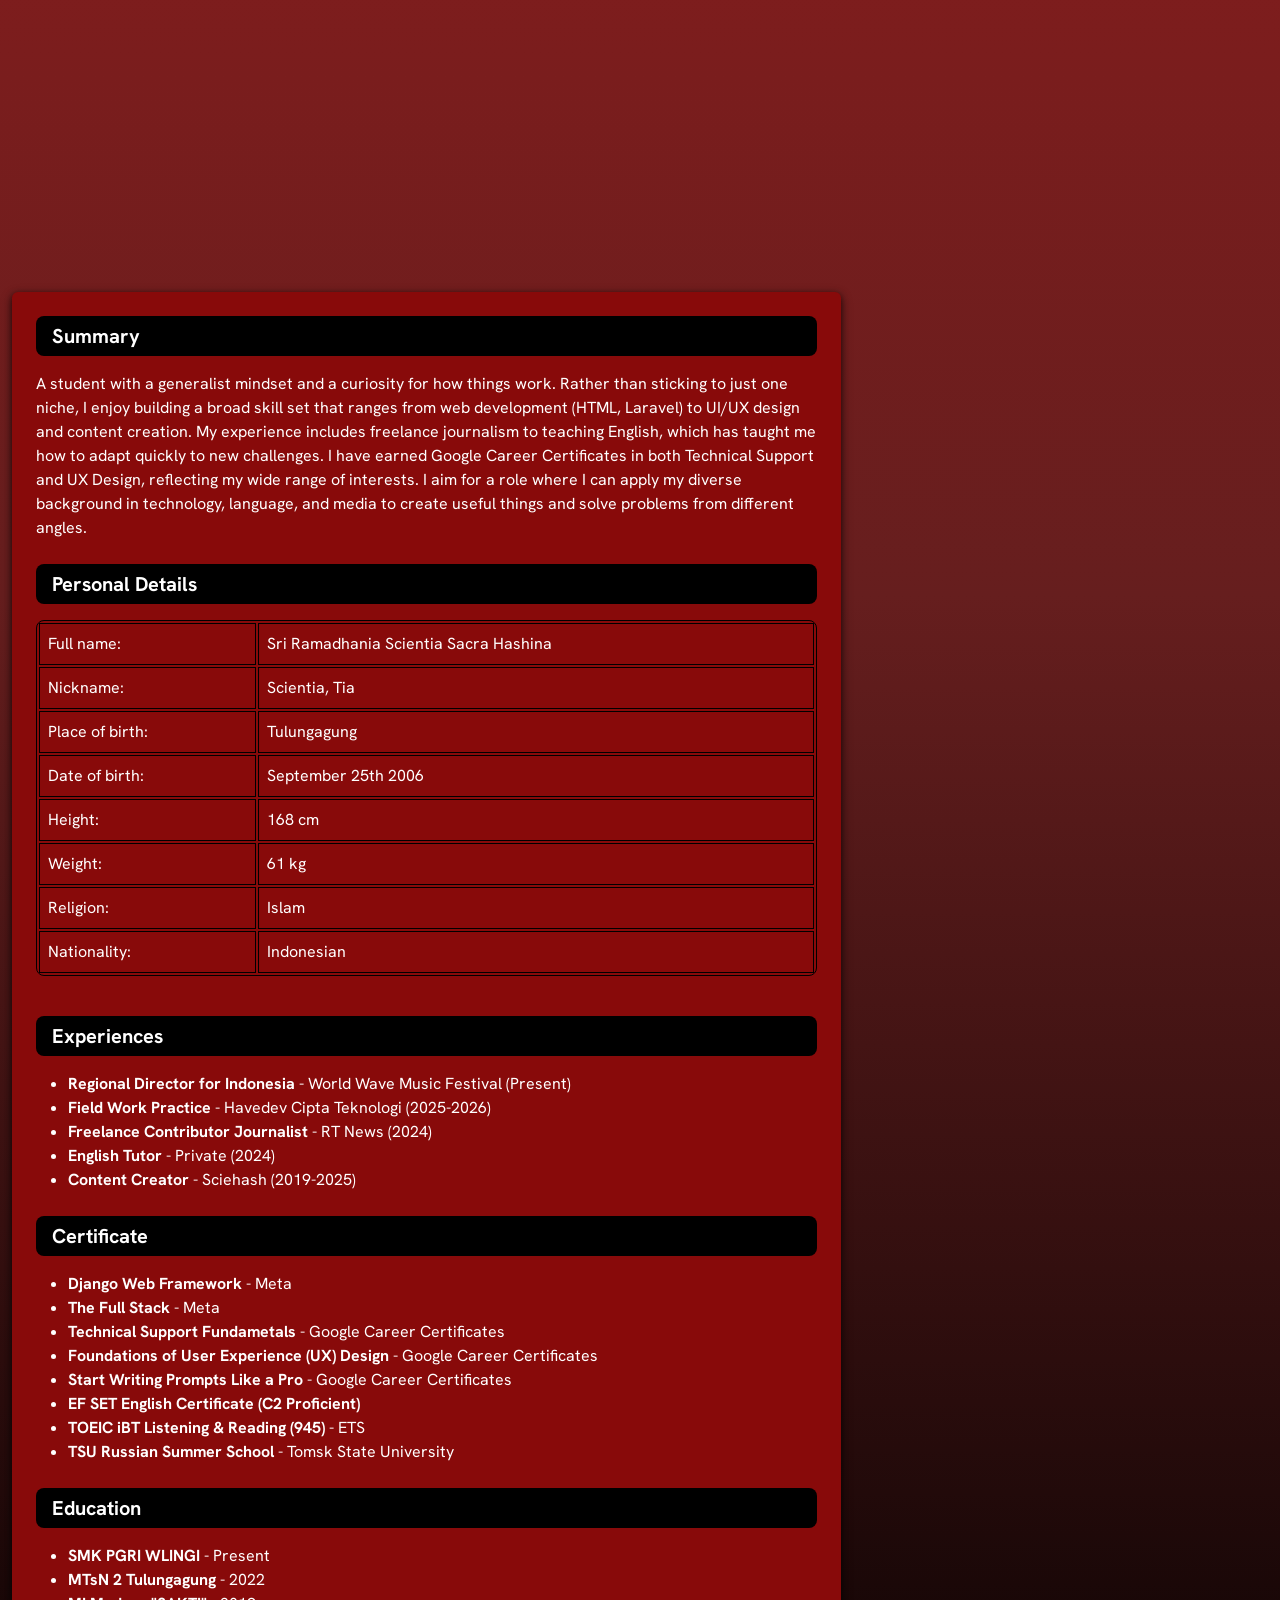
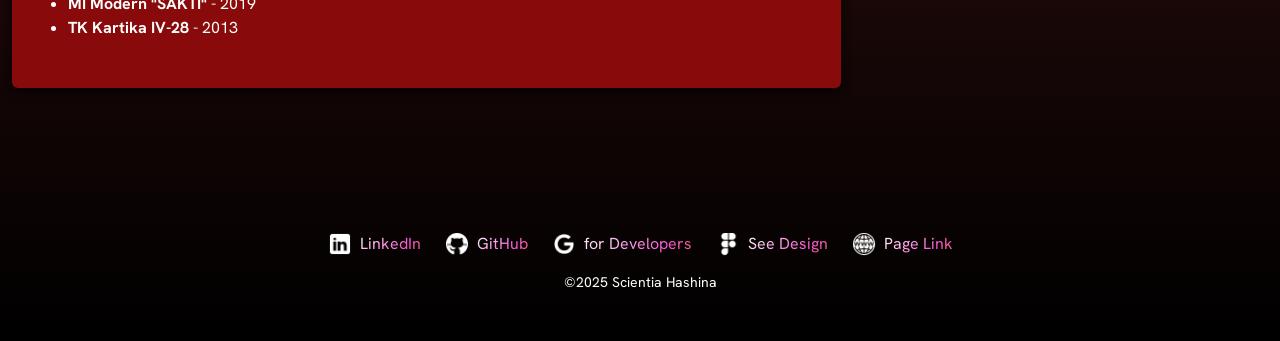
==== commit e8ee4903: "Updating certifications, skills, and biodata" ====
--- a/index.html
+++ b/index.html
@@ -328,7 +328,7 @@
                       </tr>
                       <tr class="">
                         <td scope="row">Weight:</td>
-                        <td>65 kg</td>
+                        <td>61 kg</td>
                       </tr>
                       <tr class="">
                         <td scope="row">Religion:</td>
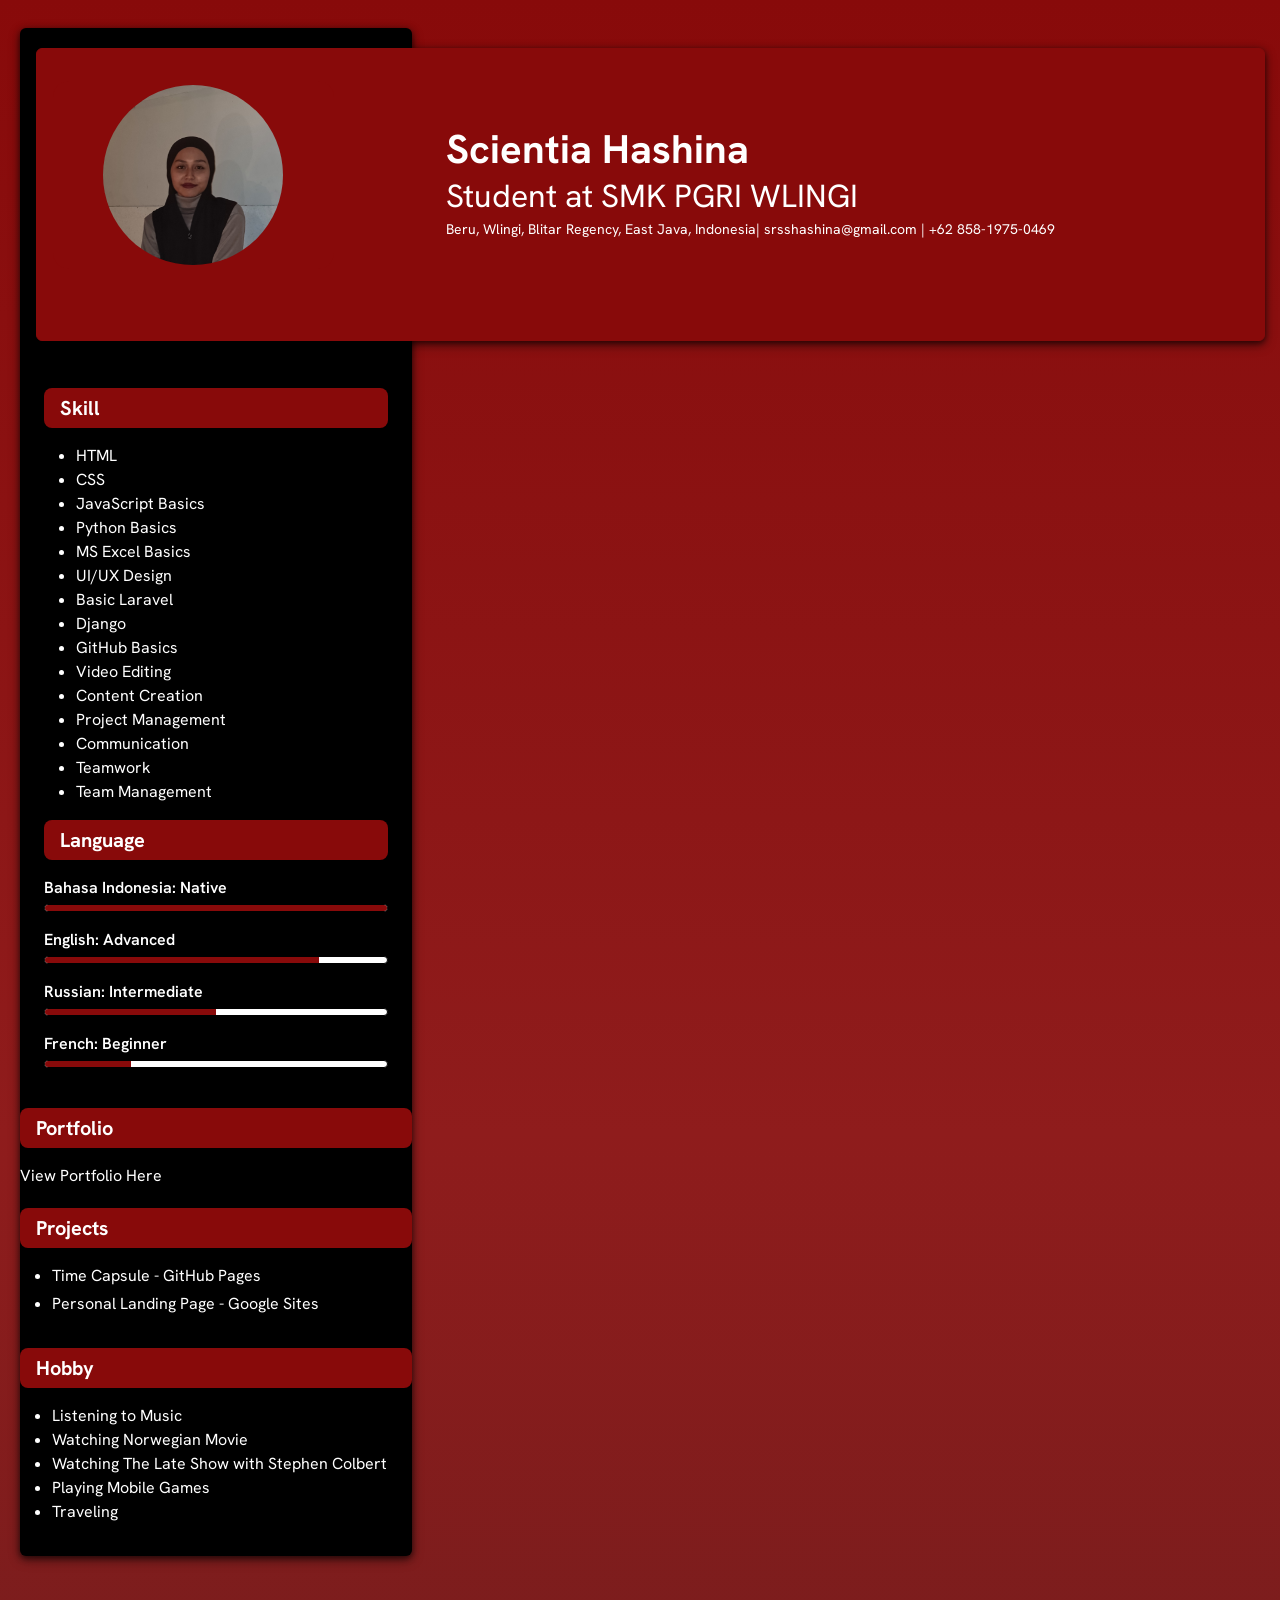
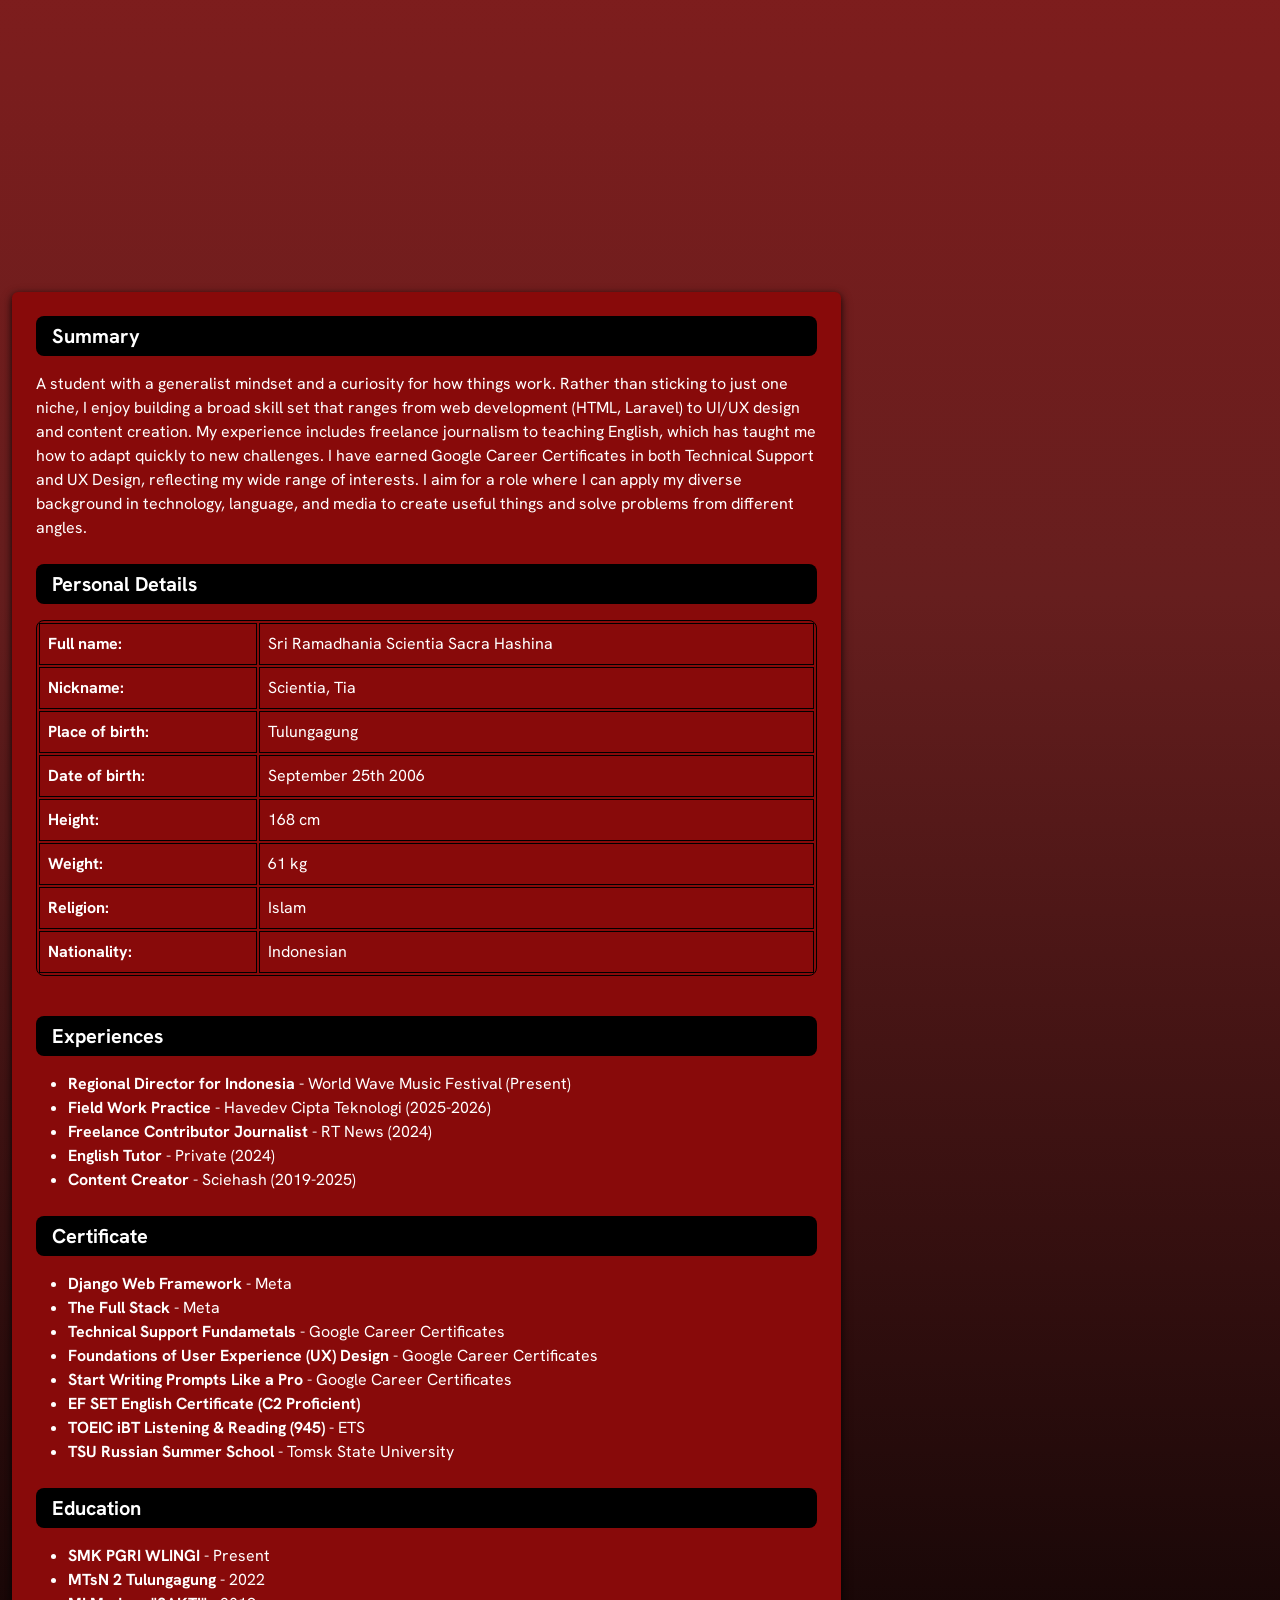
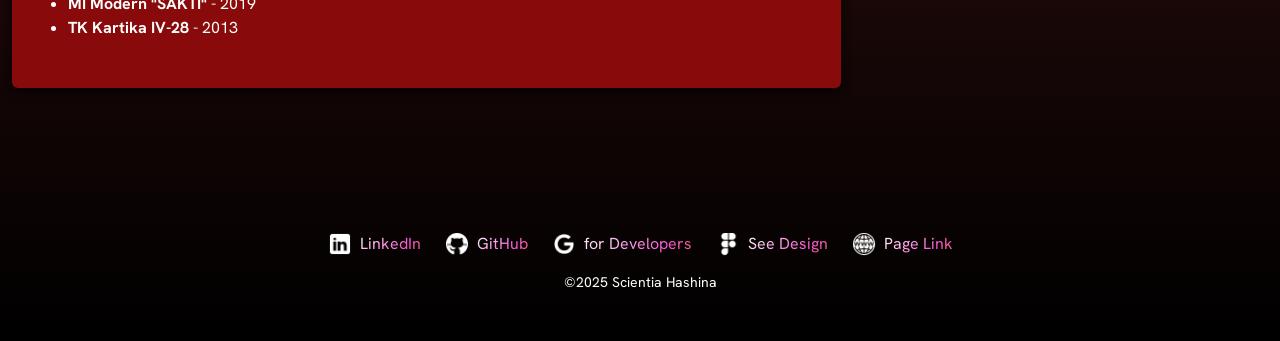
==== commit 1eb06440: "minor fix" ====
--- a/index.html
+++ b/index.html
@@ -1,32 +1,32 @@
-<!DOCTYPE html>
+<!doctype html>
 <html lang="en">
   <head>
-    <meta charset="UTF-8" />
-    <meta name="viewport" content="width=device-width, initial-scale=1.0" />
+    <meta charset="UTF-8">
+    <meta name="viewport" content="width=device-width, initial-scale=1.0">
     <title>Scientia's Curriculum Vitae</title>
 
     <!-- Bootstrap 5 CSS -->
     <link
       href="https://cdn.jsdelivr.net/npm/bootstrap@5.3.0/dist/css/bootstrap.min.css"
       rel="stylesheet"
-    />
+    >
 
     <!-- Google Fonts - Hanken Grotesk -->
-    <link rel="preconnect" href="https://fonts.googleapis.com" />
-    <link rel="preconnect" href="https://fonts.gstatic.com" crossorigin />
+    <link rel="preconnect" href="https://fonts.googleapis.com">
+    <link rel="preconnect" href="https://fonts.gstatic.com" crossorigin>
     <link
       href="https://fonts.googleapis.com/css2?family=Hanken+Grotesk:wght@300;400;500;600;700&display=swap"
       rel="stylesheet"
-    />
+    >
 
     <!-- Favicon -->
-    <link rel="icon" type="image/png" href="assets/icon/favicon.png" />
+    <link rel="icon" type="image/png" href="assets/icon/favicon.png">
 
     <!-- Custom CSS -->
-    <link href="css/custom.css" rel="stylesheet" />
-    <link href="css/bg.css" rel="stylesheet" />
-    <link href="css/stacking.css" rel="stylesheet" />
-    <link href="css/animation.css" rel="stylesheet" />
+    <link href="css/custom.css" rel="stylesheet">
+    <link href="css/bg.css" rel="stylesheet">
+    <link href="css/stacking.css" rel="stylesheet">
+    <link href="css/animation.css" rel="stylesheet">
 
     <style>
       /* Language progress bars */
@@ -40,7 +40,8 @@
     <div class="container-fluid py-4">
       <header>
         <div
-          class="card text-white bg-primary my-sm-2 my-md-4 z-2 mx-sm-2 mx-md-4 position-absolute" style="width: 96%;"
+          class="card text-white bg-primary my-sm-2 my-md-4 z-2 mx-sm-2 mx-md-4 position-absolute"
+          style="width: 96%"
         >
           <div class="card-body">
             <div class="row justify-content-evenly">
@@ -55,16 +56,16 @@
                       alt="A woman with red lipstick and black-marine blue field uniform"
                       class="img-fluid rounded-circle"
                       style="width: 180px; height: 180px"
-                    />
+                    >
                   </div>
                 </div>
               </div>
               <div class="col-sm-9 p-5 my-2">
                 <div class="text-white p-1 ms-sm-5 justify-content-evenly mb-4">
                   <h1 class="fw-bold text-white mb-1">Scientia Hashina</h1>
-                  <h5 class="fw-normal text-white mb-1">
+                  <h2 class="fw-normal text-white mb-1">
                     Student at SMK PGRI WLINGI
-                  </h5>
+                  </h2>
                   <p class="small text-white mb-0">
                     Beru, Wlingi, Blitar Regency, East Java, Indonesia|
                     srsshashina@gmail.com | +62 858-1975-0469
@@ -161,77 +162,75 @@
               </div>
 
               <!-- French -->
-                <div class="mb-3">
-                  <p class="text-white mb-1 fw-semibold">
-                    French: Beginner
-                  </p>
-                  <div class="progress language-bar bg-secondary">
-                    <div
-                      class="progress-bar bg-primary"
-                      role="progressbar"
-                      style="width: 25%"
-                    ></div>
-                  </div>
-                </div>
-              </div>
-
-              <!-- Portfolio Section -->
               <div class="mb-3">
-                <div class="bg-primary text-white px-3 py-2 rounded-3 mb-3">
-                  <h5 class="mb-0 text-white fw-bold">Portfolio</h5>
-                </div>
-                <p class="mb-1 text-white">
+                <p class="text-white mb-1 fw-semibold">French: Beginner</p>
+                <div class="progress language-bar bg-secondary">
+                  <div
+                    class="progress-bar bg-primary"
+                    role="progressbar"
+                    style="width: 25%"
+                  ></div>
+                </div>
+              </div>
+            </div>
+
+            <!-- Portfolio Section -->
+            <div class="mb-3">
+              <div class="bg-primary text-white px-3 py-2 rounded-3 mb-3">
+                <h5 class="mb-0 text-white fw-bold">Portfolio</h5>
+              </div>
+              <p class="mb-1 text-white">
+                <a
+                  href="https://www.canva.com/design/DAG2fqvbU3Q/iv0Qi1M0EIFVtxmAJGa4tg/edit?utm_content=DAG2fqvbU3Q&utm_campaign=designshare&utm_medium=link2&utm_source=sharebutton"
+                  target="_blank"
+                  >View Portfolio Here
+                </a>
+              </p>
+            </div>
+
+            <!-- Projects Section -->
+            <div class="mb-3">
+              <div class="bg-primary text-white px-3 py-2 rounded-3 mb-3">
+                <h5 class="mb-0 text-white fw-bold">Projects</h5>
+              </div>
+              <ul class="text-white">
+                <li class="mb-1">
                   <a
-                    href="https://www.canva.com/design/DAG2fqvbU3Q/iv0Qi1M0EIFVtxmAJGa4tg/edit?utm_content=DAG2fqvbU3Q&utm_campaign=designshare&utm_medium=link2&utm_source=sharebutton"
+                    href="https://moordee.github.io/time-capsule/"
                     target="_blank"
-                    >View Portfolio Here
+                    >Time Capsule - GitHub Pages
                   </a>
-                </p>
-              </div>
-
-              <!-- Projects Section -->
-              <div class="mb-3">
-                <div class="bg-primary text-white px-3 py-2 rounded-3 mb-3">
-                  <h5 class="mb-0 text-white fw-bold">Projects</h5>
-                </div>
-                <ul class="text-white">
-                  <li class="mb-1">
-                    <a
-                      href="https://moordee.github.io/time-capsule/"
-                      target="_blank"
-                      >Time Capsule - GitHub Pages
-                    </a>
-                  </li>
-                  <li class="mb-1">
-                    <a
-                      href="https://sites.google.com/view/scientia-hashina"
-                      target="_blank"
-                      >Personal Landing Page - Google Sites
-                    </a>
-                  </li>
-                </ul>
-              </div>
-
-              <!-- Hobby Section -->
-              <div class="mb-3">
-                <div class="bg-primary px-3 py-2 rounded-3 mb-3">
-                  <h5 class="mb-0 text-white fw-bold">Hobby</h5>
-                </div>
-                <ul class="text-white">
-                  <li>Listening to Music</li>
-                  <li>Watching Norwegian Movie</li>
-                  <li>Watching The Late Show with Stephen Colbert</li>
-                  <li>Playing Mobile Games</li>
-                  <li>Traveling</li>
-                </ul>
-              </div>
+                </li>
+                <li class="mb-1">
+                  <a
+                    href="https://sites.google.com/view/scientia-hashina"
+                    target="_blank"
+                    >Personal Landing Page - Google Sites
+                  </a>
+                </li>
+              </ul>
+            </div>
+
+            <!-- Hobby Section -->
+            <div class="mb-3">
+              <div class="bg-primary px-3 py-2 rounded-3 mb-3">
+                <h5 class="mb-0 text-white fw-bold">Hobby</h5>
+              </div>
+              <ul class="text-white">
+                <li>Listening to Music</li>
+                <li>Watching Norwegian Movie</li>
+                <li>Watching The Late Show with Stephen Colbert</li>
+                <li>Playing Mobile Games</li>
+                <li>Traveling</li>
+              </ul>
             </div>
           </div>
         </div>
-
-        <!-- RIGHT CONTENT -->
-        <div class="col-12 col-lg-8 position-sticky">
-          <!--
+      </div>
+
+      <!-- RIGHT CONTENT -->
+      <div class="col-12 col-lg-8 position-sticky">
+        <!--
           <div class="card text-white bg-primary my-sm-2 my-md-4">
             <div class="card-body">
               <div class="row justify-content-evenly">
@@ -267,154 +266,149 @@
           </div>
           -->
 
-          <div class="my-sm-5 p-sm-5">
-            <!-- Empty space for stacking cards-->
-          </div>
-          <div class="my-sm-5 p-sm-5">
-            <!-- Empty space for stacking cards-->
-          </div>
-
-          <div class="card border-0 bg-primary mb-4 me-sm-2">
-            <div class="card-body p-4">
-              <!-- Summary Section -->
-              <div class="mb-4">
-                <div class="bg-dark px-3 py-2 rounded-3 mb-3">
-                  <h5 class="mb-0 fw-bold text-white">Summary</h5>
-                </div>
-                <p class="text-white">
-                  A student with a generalist mindset and a curiosity for how
-                  things work. Rather than sticking to just one niche, I enjoy
-                  building a broad skill set that ranges from web development
-                  (HTML, Laravel) to UI/UX design and content creation. My
-                  experience includes freelance journalism to teaching English,
-                  which has taught me how to adapt quickly to new challenges. I
-                  have earned Google Career Certificates in both Technical
-                  Support and UX Design, reflecting my wide range of interests.
-                  I aim for a role where I can apply my diverse background in
-                  technology, language, and media to create useful things and
-                  solve problems from different angles.
-                </p>
-              </div>
-
-              <!-- Personal Details Section -->
-              <div class="mb-4">
-                <div class="bg-dark text-white px-3 py-2 rounded-3 mb-3">
-                  <h5 class="mb-0 text-white fw-bold">Personal Details</h5>
-                </div>
-                <div
-                  class="table-responsive table-responsive-sm table-responsive-md mb-3"
-                >
-                  <table class="table table-primary">
-                    <tbody>
-                      <tr class="">
-                        <td scope="row">Full name:</td>
-                        <td>Sri Ramadhania Scientia Sacra Hashina</td>
-                      </tr>
-                      <tr class="">
-                        <td scope="row">Nickname:</td>
-                        <td>Scientia, Tia</td>
-                      </tr>
-                      <tr class="">
-                        <td scope="row">Place of birth:</td>
-                        <td>Tulungagung</td>
-                      </tr>
-                      <tr class="">
-                        <td scope="row">Date of birth:</td>
-                        <td>September 25th 2006</td>
-                      </tr>
-                      <tr class="">
-                        <td scope="row">Height:</td>
-                        <td>168 cm</td>
-                      </tr>
-                      <tr class="">
-                        <td scope="row">Weight:</td>
-                        <td>61 kg</td>
-                      </tr>
-                      <tr class="">
-                        <td scope="row">Religion:</td>
-                        <td>Islam</td>
-                      </tr>
-                      <tr class="">
-                        <td scope="row">Nationality:</td>
-                        <td>Indonesian</td>
-                      </tr>
-                    </tbody>
-                  </table>
-                </div>
-              </div>
-
-              <!-- Experiences Section -->
-              <div class="mb-4">
-                <div class="bg-dark text-white px-3 py-2 rounded-3 mb-3">
-                  <h5 class="mb-0 text-white fw-bold">Experiences</h5>
-                </div>
-                <ul class="text-white">
-                  <li>
-                    <strong>Regional Director for Indonesia</strong> - World Wave Music Festival (Present)
-                  </li>
-                  <li>
-                    <strong>Field Work Practice</strong> - Havedev Cipta
-                    Teknologi (2025-2026)
-                  </li>
-                  <li>
-                    <strong>Freelance Contributor Journalist</strong> - RT News
-                    (2024)
-                  </li>
-                  <li><strong>English Tutor</strong> - Private (2024)</li>
-                  <li>
-                    <strong>Content Creator</strong> - Sciehash (2019-2025)
-                  </li>
-                </ul>
-              </div>
-
-              <!-- Certificate Section -->
-              <div class="mb-4">
-                <div class="bg-dark text-white px-3 py-2 rounded-3 mb-3">
-                  <h5 class="mb-0 text-white fw-bold">Certificate</h5>
-                </div>
-                <ul class="text-white">
-                   <li>
-                    <strong>Django Web Framework</strong> - Meta
-                  </li>
-                  <li>
-                    <strong>The Full Stack</strong> - Meta
-                  </li>
-                  <li>
-                    <strong>Technical Support Fundametals</strong> - Google
-                    Career Certificates
-                  </li>
-                  <li>
-                    <strong>Foundations of User Experience (UX) Design</strong>
-                    - Google Career Certificates
-                  </li>
-                  <li>
-                    <strong>Start Writing Prompts Like a Pro</strong> - Google
-                    Career Certificates
-                  </li>
-                  <li>
-                    <strong>EF SET English Certificate (C2 Proficient)</strong>
-                  </li>
-                  <li>
-                    <strong>TOEIC iBT Listening & Reading (945)</strong> - ETS
-                  </li>
-                  <li>
-                    <strong>TSU Russian Summer School</strong> - Tomsk State University
-                  </li>
-                </ul>
-              </div>
-
-              <!-- Education Section -->
-              <div class="mb-4">
-                <div class="bg-dark text-white px-3 py-2 rounded-3 mb-3">
-                  <h5 class="mb-0 text-white fw-bold">Education</h5>
-                </div>
-                <ul class="text-white">
-                  <li><strong>SMK PGRI WLINGI</strong> - Present</li>
-                  <li><strong>MTsN 2 Tulungagung</strong> - 2022</li>
-                  <li><strong>MI Modern "SAKTI"</strong> - 2019</li>
-                  <li><strong>TK Kartika IV-28</strong> - 2013</li>
-                </ul>
-              </div>
+        <div class="my-sm-5 p-sm-5">
+          <!-- Empty space for stacking cards-->
+        </div>
+        <div class="my-sm-5 p-sm-5">
+          <!-- Empty space for stacking cards-->
+        </div>
+
+        <div class="card border-0 bg-primary mb-4 me-sm-2">
+          <div class="card-body p-4">
+            <!-- Summary Section -->
+            <div class="mb-4">
+              <div class="bg-dark px-3 py-2 rounded-3 mb-3">
+                <h5 class="mb-0 fw-bold text-white">Summary</h5>
+              </div>
+              <p class="text-white">
+                A student with a generalist mindset and a curiosity for how
+                things work. Rather than sticking to just one niche, I enjoy
+                building a broad skill set that ranges from web development
+                (HTML, Laravel) to UI/UX design and content creation. My
+                experience includes freelance journalism to teaching English,
+                which has taught me how to adapt quickly to new challenges. I
+                have earned Google Career Certificates in both Technical Support
+                and UX Design, reflecting my wide range of interests. I aim for
+                a role where I can apply my diverse background in technology,
+                language, and media to create useful things and solve problems
+                from different angles.
+              </p>
+            </div>
+
+            <!-- Personal Details Section -->
+            <div class="mb-4">
+              <div class="bg-dark text-white px-3 py-2 rounded-3 mb-3">
+                <h5 class="mb-0 text-white fw-bold">Personal Details</h5>
+              </div>
+              <div
+                class="table-responsive table-responsive-sm table-responsive-md mb-3"
+              >
+                <table class="table table-primary">
+                  <tbody>
+                    <tr class="">
+                      <th scope="row">Full name:</th>
+                      <td>Sri Ramadhania Scientia Sacra Hashina</td>
+                    </tr>
+                    <tr class="">
+                      <th scope="row">Nickname:</th>
+                      <td>Scientia, Tia</td>
+                    </tr>
+                    <tr class="">
+                      <th scope="row">Place of birth:</th>
+                      <td>Tulungagung</td>
+                    </tr>
+                    <tr class="">
+                      <th scope="row">Date of birth:</th>
+                      <td>September 25th 2006</td>
+                    </tr>
+                    <tr class="">
+                      <th scope="row">Height:</th>
+                      <td>168 cm</td>
+                    </tr>
+                    <tr class="">
+                      <th scope="row">Weight:</th>
+                      <td>61 kg</td>
+                    </tr>
+                    <tr class="">
+                      <th scope="row">Religion:</th>
+                      <td>Islam</td>
+                    </tr>
+                    <tr class="">
+                      <th scope="row">Nationality:</th>
+                      <td>Indonesian</td>
+                    </tr>
+                  </tbody>
+                </table>
+              </div>
+            </div>
+
+            <!-- Experiences Section -->
+            <div class="mb-4">
+              <div class="bg-dark text-white px-3 py-2 rounded-3 mb-3">
+                <h5 class="mb-0 text-white fw-bold">Experiences</h5>
+              </div>
+              <ul class="text-white">
+                <li>
+                  <strong>Regional Director for Indonesia</strong> - World Wave
+                  Music Festival (Present)
+                </li>
+                <li>
+                  <strong>Field Work Practice</strong> - Havedev Cipta Teknologi
+                  (2025-2026)
+                </li>
+                <li>
+                  <strong>Freelance Contributor Journalist</strong> - RT News
+                  (2024)
+                </li>
+                <li><strong>English Tutor</strong> - Private (2024)</li>
+                <li><strong>Content Creator</strong> - Sciehash (2019-2025)</li>
+              </ul>
+            </div>
+
+            <!-- Certificate Section -->
+            <div class="mb-4">
+              <div class="bg-dark text-white px-3 py-2 rounded-3 mb-3">
+                <h5 class="mb-0 text-white fw-bold">Certificate</h5>
+              </div>
+              <ul class="text-white">
+                <li><strong>Django Web Framework</strong> - Meta</li>
+                <li><strong>The Full Stack</strong> - Meta</li>
+                <li>
+                  <strong>Technical Support Fundametals</strong> - Google Career
+                  Certificates
+                </li>
+                <li>
+                  <strong>Foundations of User Experience (UX) Design</strong>
+                  - Google Career Certificates
+                </li>
+                <li>
+                  <strong>Start Writing Prompts Like a Pro</strong> - Google
+                  Career Certificates
+                </li>
+                <li>
+                  <strong>EF SET English Certificate (C2 Proficient)</strong>
+                </li>
+                <li>
+                  <strong>TOEIC iBT Listening & Reading (945)</strong> - ETS
+                </li>
+                <li>
+                  <strong>TSU Russian Summer School</strong> - Tomsk State
+                  University
+                </li>
+              </ul>
+            </div>
+
+            <!-- Education Section -->
+            <div class="mb-4">
+              <div class="bg-dark text-white px-3 py-2 rounded-3 mb-3">
+                <h5 class="mb-0 text-white fw-bold">Education</h5>
+              </div>
+              <ul class="text-white">
+                <li><strong>SMK PGRI WLINGI</strong> - Present</li>
+                <li><strong>MTsN 2 Tulungagung</strong> - 2022</li>
+                <li><strong>MI Modern "SAKTI"</strong> - 2019</li>
+                <li><strong>TK Kartika IV-28</strong> - 2013</li>
+              </ul>
             </div>
           </div>
         </div>
@@ -431,11 +425,7 @@
               class="d-flex justify-content-center align-items-center gap-4 flex-wrap mb-3"
             >
               <div class="d-flex align-items-center gap-2">
-                <img
-                  width="24"
-                  height="24"
-                  src="assets/icon/icons8-linkedin-50.png"
-                />
+                <img width="24" height="24" src="assets/icon/icons8-linkedin-50.png" alt="LinkedIn icon">
                 <a
                   class="animate-character"
                   href="https://www.linkedin.com/in/scientia-hashina/"
@@ -445,11 +435,7 @@
               </div>
 
               <div class="d-flex align-items-center gap-2">
-                <img
-                  width="24"
-                  height="24"
-                  src="assets/icon/icons8-github-50.png"
-                />
+                <img width="24" height="24" src="assets/icon/icons8-github-50.png" alt="GitHub icon">
                 <a
                   class="animate-character"
                   href="https://github.com/moordee/"
@@ -459,11 +445,7 @@
               </div>
 
               <div class="d-flex align-items-center gap-2">
-                <img
-                  width="24"
-                  height="24"
-                  src="assets/icon/icons8-google-100.png"
-                />
+                <img width="24" height="24" src="assets/icon/icons8-google-100.png" alt="Google Developers icon">
                 <a
                   class="animate-character"
                   href="https://g.dev/scientia-hashina"
@@ -473,11 +455,7 @@
               </div>
 
               <div class="d-flex align-items-center gap-2">
-                <img
-                  width="24"
-                  height="24"
-                  src="assets/icon/icons8-figma-50.png"
-                />
+                <img width="24" height="24" src="assets/icon/icons8-figma-50.png" alt="Figma icon">
                 <a
                   class="animate-character"
                   href="https://www.figma.com/design/jYKqS9DNjJgnf0IGs0gCkH/CV---Tugas-PKL?node-id=0-1&t=eHmUmOfsYwzuZvli-1"
@@ -487,11 +465,7 @@
               </div>
 
               <div class="d-flex align-items-center gap-2">
-                <img
-                  width="24"
-                  height="24"
-                  src="assets/icon/icons8-web-100.png"
-                />
+                <img width="24" height="24" src="assets/icon/icons8-web-100.png" alt="Website icon">
                 <a
                   class="animate-character"
                   href="https://moordee.github.io/pkl/cv.html"
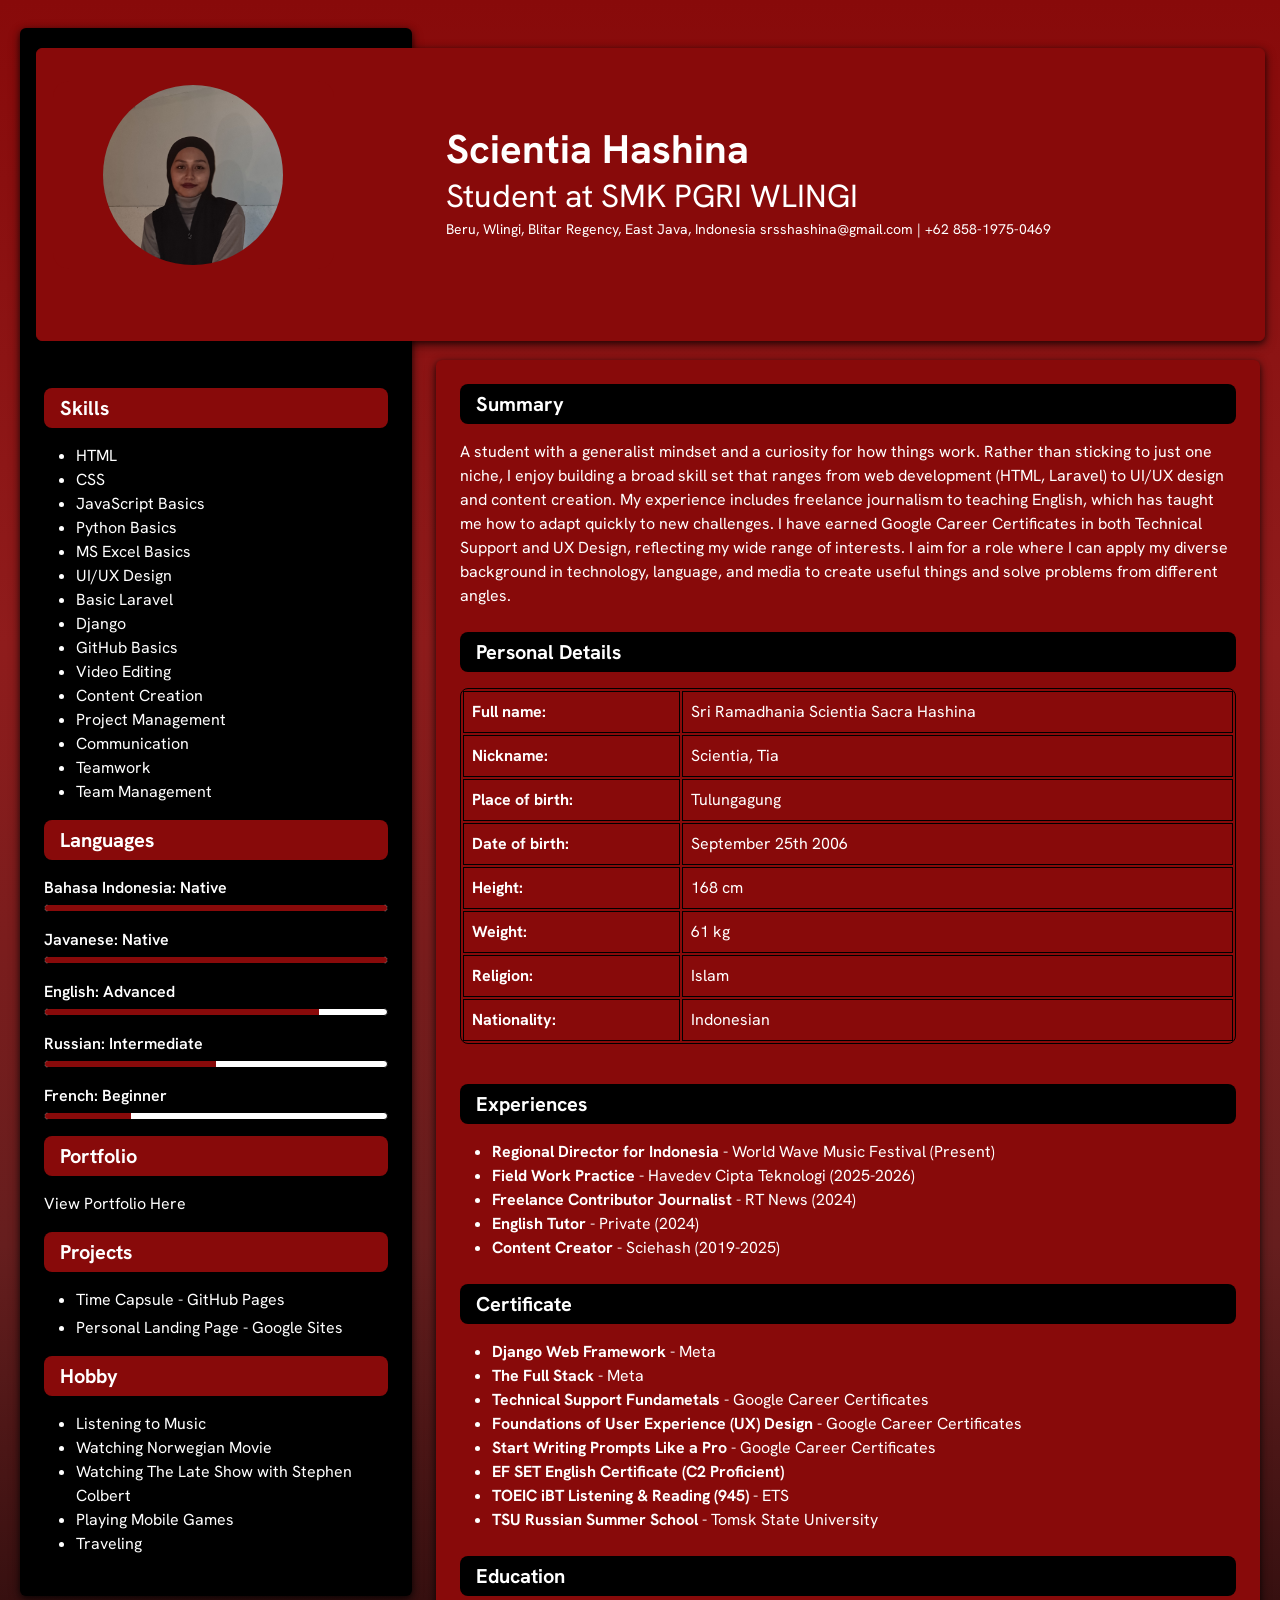
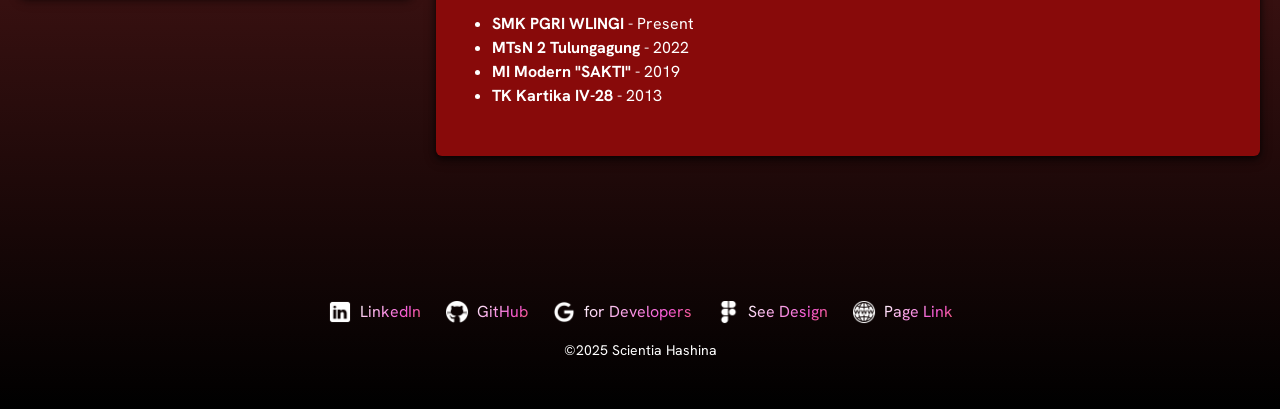
==== commit fa6c3ae0: "Minor fixes" ====
--- a/index.html
+++ b/index.html
@@ -1,32 +1,32 @@
 <!doctype html>
 <html lang="en">
   <head>
-    <meta charset="UTF-8">
-    <meta name="viewport" content="width=device-width, initial-scale=1.0">
+    <meta charset="UTF-8" />
+    <meta name="viewport" content="width=device-width, initial-scale=1.0" />
     <title>Scientia's Curriculum Vitae</title>
 
     <!-- Bootstrap 5 CSS -->
     <link
       href="https://cdn.jsdelivr.net/npm/bootstrap@5.3.0/dist/css/bootstrap.min.css"
       rel="stylesheet"
-    >
+    />
 
     <!-- Google Fonts - Hanken Grotesk -->
-    <link rel="preconnect" href="https://fonts.googleapis.com">
-    <link rel="preconnect" href="https://fonts.gstatic.com" crossorigin>
+    <link rel="preconnect" href="https://fonts.googleapis.com" />
+    <link rel="preconnect" href="https://fonts.gstatic.com" crossorigin />
     <link
       href="https://fonts.googleapis.com/css2?family=Hanken+Grotesk:wght@300;400;500;600;700&display=swap"
       rel="stylesheet"
-    >
+    />
 
     <!-- Favicon -->
-    <link rel="icon" type="image/png" href="assets/icon/favicon.png">
+    <link rel="icon" type="image/png" href="assets/icon/favicon.png" />
 
     <!-- Custom CSS -->
-    <link href="css/custom.css" rel="stylesheet">
-    <link href="css/bg.css" rel="stylesheet">
-    <link href="css/stacking.css" rel="stylesheet">
-    <link href="css/animation.css" rel="stylesheet">
+    <link href="css/custom.css" rel="stylesheet" />
+    <link href="css/bg.css" rel="stylesheet" />
+    <link href="css/stacking.css" rel="stylesheet" />
+    <link href="css/animation.css" rel="stylesheet" />
 
     <style>
       /* Language progress bars */
@@ -56,7 +56,7 @@
                       alt="A woman with red lipstick and black-marine blue field uniform"
                       class="img-fluid rounded-circle"
                       style="width: 180px; height: 180px"
-                    >
+                    />
                   </div>
                 </div>
               </div>
@@ -67,7 +67,7 @@
                     Student at SMK PGRI WLINGI
                   </h2>
                   <p class="small text-white mb-0">
-                    Beru, Wlingi, Blitar Regency, East Java, Indonesia|
+                    Beru, Wlingi, Blitar Regency, East Java, Indonesia
                     srsshashina@gmail.com | +62 858-1975-0469
                   </p>
                 </div>
@@ -93,7 +93,7 @@
               <!-- Skill Section -->
               <div class="mb-3">
                 <div class="bg-primary text-white px-3 py-2 rounded-3 mb-3">
-                  <h5 class="mb-0 text-white fw-bold">Skill</h5>
+                  <h5 class="mb-0 text-white fw-bold">Skills</h5>
                 </div>
                 <ul class="text-white">
                   <li>HTML</li>
@@ -117,7 +117,7 @@
               <!-- Language Section -->
               <div class="mb-3">
                 <div class="bg-primary text-white px-3 py-2 rounded-3 mb-3">
-                  <h5 class="mb-0 text-white fw-bold">Language</h5>
+                  <h5 class="mb-0 text-white fw-bold">Languages</h5>
                 </div>
 
                 <!-- Bahasa Indonesia -->
@@ -134,6 +134,18 @@
                   </div>
                 </div>
 
+                <!-- Bahasa Jawa -->
+                <div class="mb-3">
+                  <p class="text-white mb-1 fw-semibold">Javanese: Native</p>
+                  <div class="progress language-bar bg-secondary">
+                    <div
+                      class="progress-bar bg-primary"
+                      role="progressbar"
+                      style="width: 100%; z-index: 1"
+                    ></div>
+                  </div>
+                </div>
+
                 <!-- English -->
                 <div class="mb-3">
                   <p class="text-white mb-1 fw-semibold">English: Advanced</p>
@@ -159,9 +171,8 @@
                     ></div>
                   </div>
                 </div>
-              </div>
-
-              <!-- French -->
+
+                <!-- French -->
               <div class="mb-3">
                 <p class="text-white mb-1 fw-semibold">French: Beginner</p>
                 <div class="progress language-bar bg-secondary">
@@ -172,7 +183,7 @@
                   ></div>
                 </div>
               </div>
-            </div>
+            </div>  
 
             <!-- Portfolio Section -->
             <div class="mb-3">
@@ -414,6 +425,7 @@
         </div>
       </div>
     </div>
+  </div>
 
     <!-- Footer Section -->
     <div class="container-fluid py-4 mt-5">
@@ -425,7 +437,12 @@
               class="d-flex justify-content-center align-items-center gap-4 flex-wrap mb-3"
             >
               <div class="d-flex align-items-center gap-2">
-                <img width="24" height="24" src="assets/icon/icons8-linkedin-50.png" alt="LinkedIn icon">
+                <img
+                  width="24"
+                  height="24"
+                  src="assets/icon/icons8-linkedin-50.png"
+                  alt="LinkedIn icon"
+                />
                 <a
                   class="animate-character"
                   href="https://www.linkedin.com/in/scientia-hashina/"
@@ -435,7 +452,12 @@
               </div>
 
               <div class="d-flex align-items-center gap-2">
-                <img width="24" height="24" src="assets/icon/icons8-github-50.png" alt="GitHub icon">
+                <img
+                  width="24"
+                  height="24"
+                  src="assets/icon/icons8-github-50.png"
+                  alt="GitHub icon"
+                />
                 <a
                   class="animate-character"
                   href="https://github.com/moordee/"
@@ -445,7 +467,12 @@
               </div>
 
               <div class="d-flex align-items-center gap-2">
-                <img width="24" height="24" src="assets/icon/icons8-google-100.png" alt="Google Developers icon">
+                <img
+                  width="24"
+                  height="24"
+                  src="assets/icon/icons8-google-100.png"
+                  alt="Google Developers icon"
+                />
                 <a
                   class="animate-character"
                   href="https://g.dev/scientia-hashina"
@@ -455,7 +482,12 @@
               </div>
 
               <div class="d-flex align-items-center gap-2">
-                <img width="24" height="24" src="assets/icon/icons8-figma-50.png" alt="Figma icon">
+                <img
+                  width="24"
+                  height="24"
+                  src="assets/icon/icons8-figma-50.png"
+                  alt="Figma icon"
+                />
                 <a
                   class="animate-character"
                   href="https://www.figma.com/design/jYKqS9DNjJgnf0IGs0gCkH/CV---Tugas-PKL?node-id=0-1&t=eHmUmOfsYwzuZvli-1"
@@ -465,7 +497,12 @@
               </div>
 
               <div class="d-flex align-items-center gap-2">
-                <img width="24" height="24" src="assets/icon/icons8-web-100.png" alt="Website icon">
+                <img
+                  width="24"
+                  height="24"
+                  src="assets/icon/icons8-web-100.png"
+                  alt="Website icon"
+                />
                 <a
                   class="animate-character"
                   href="https://moordee.github.io/pkl/cv.html"
